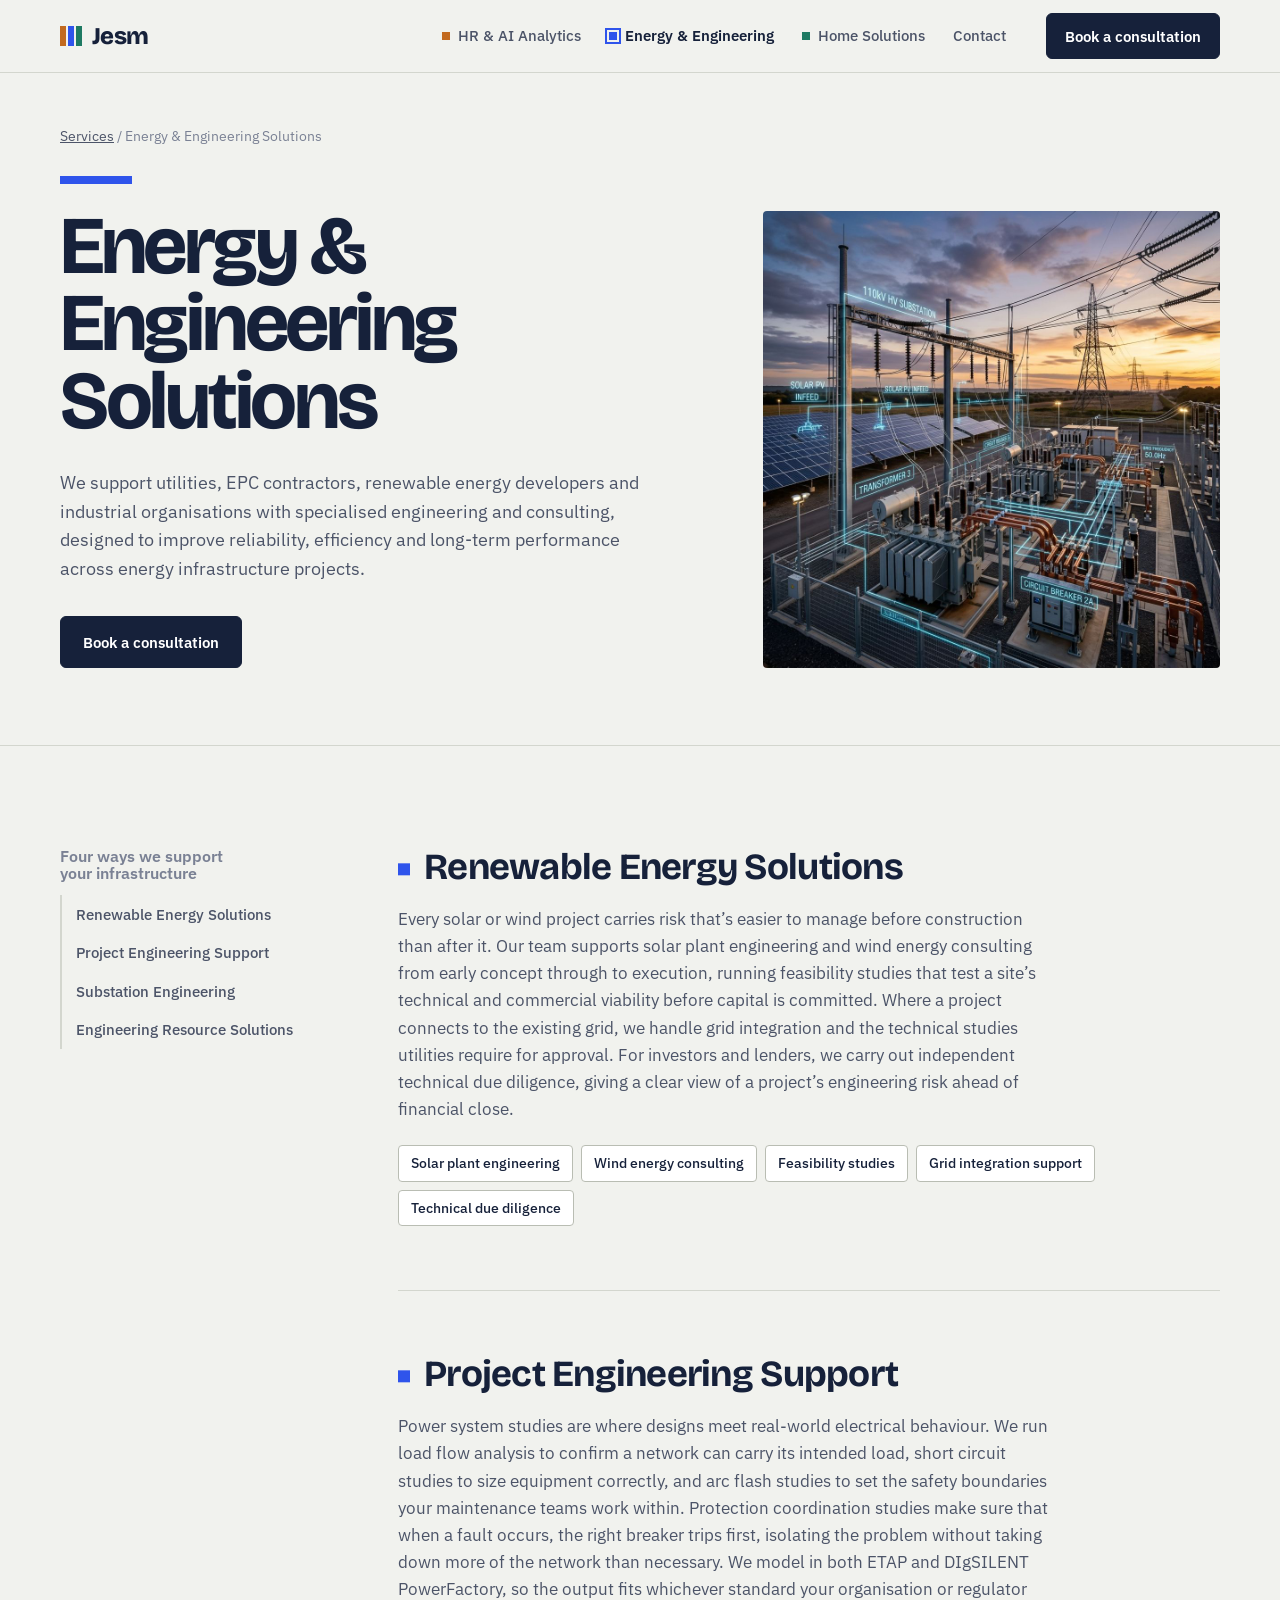
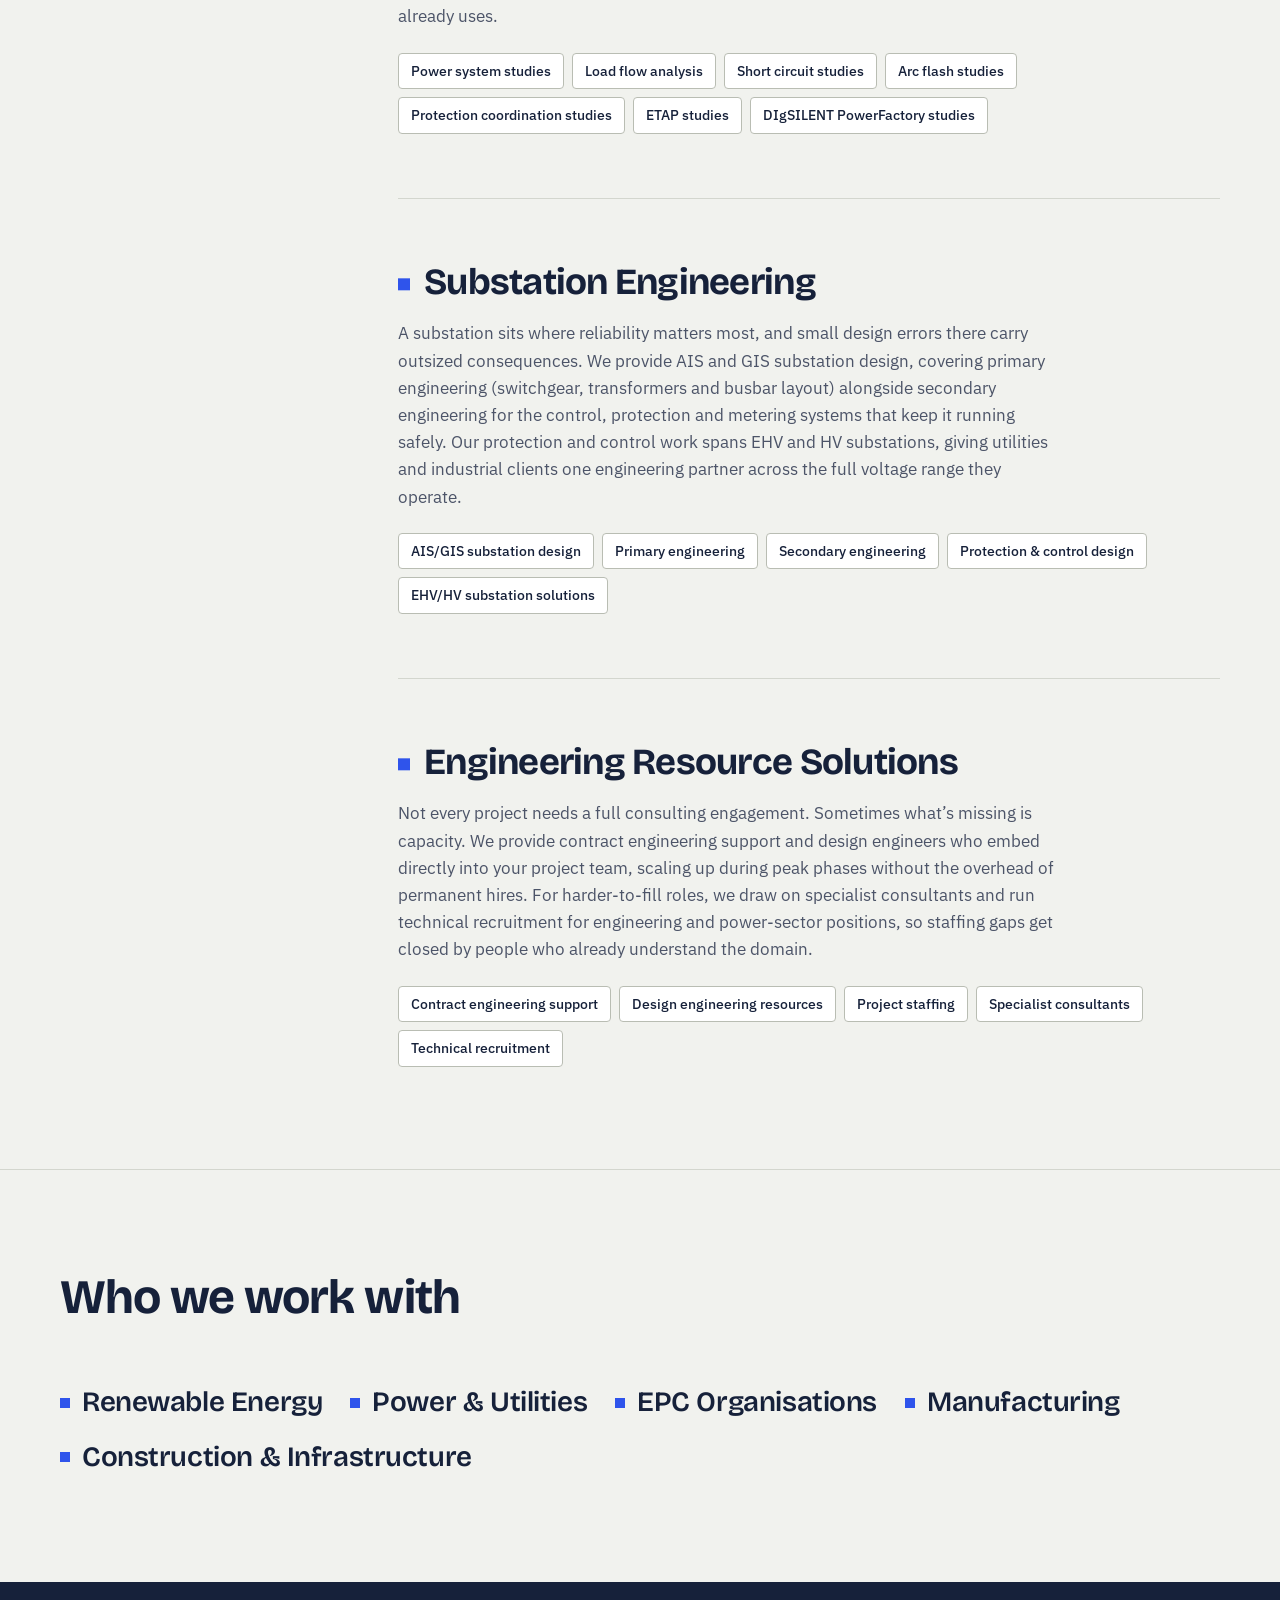
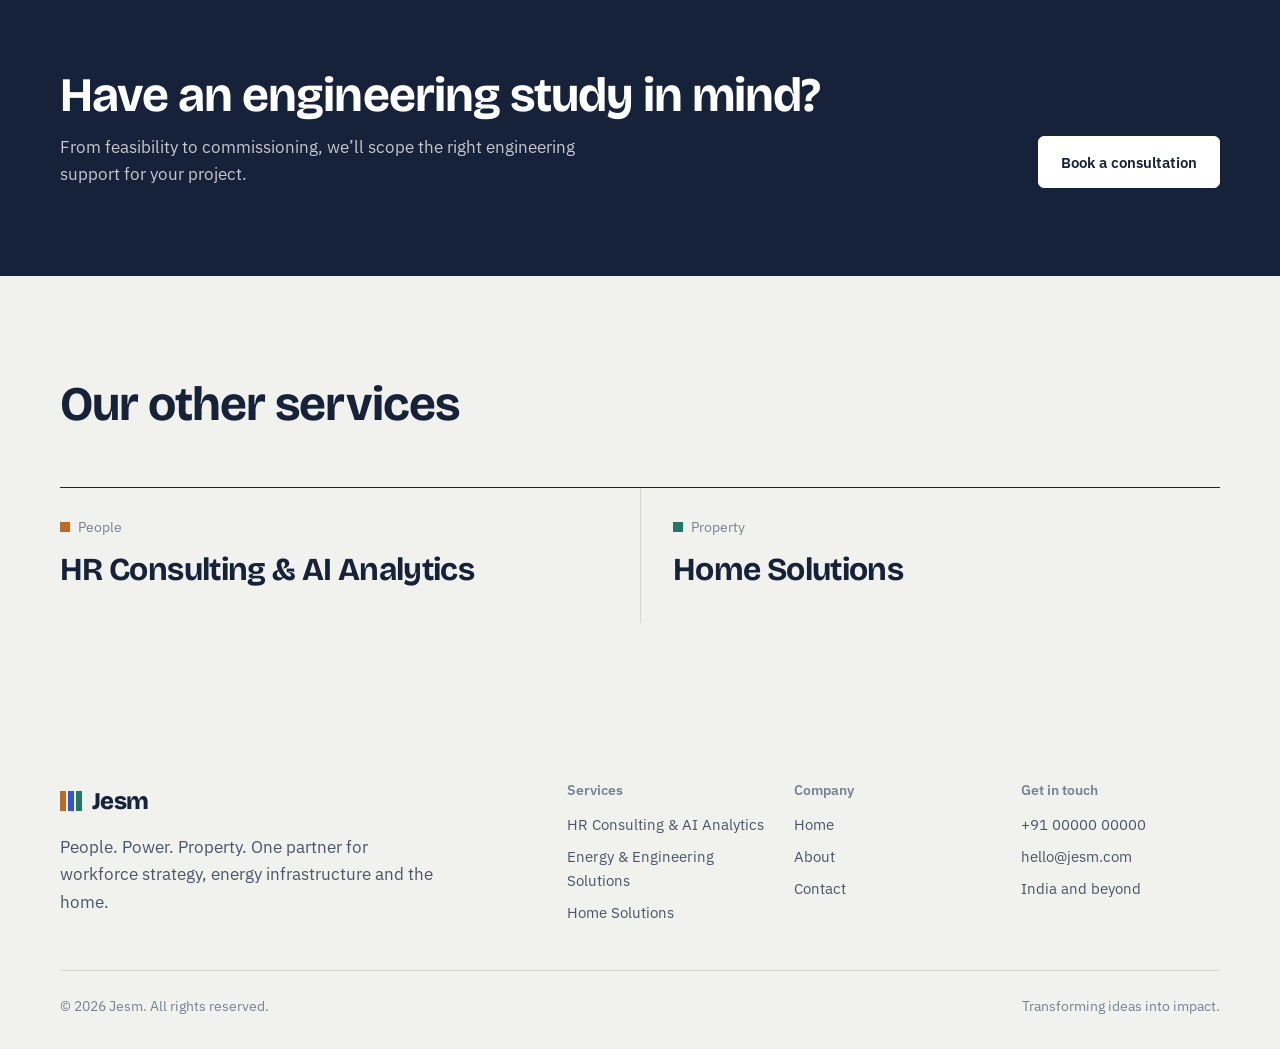
==== energy-engineering-solutions.html @ 6579c79a "Add JESM site redesign Co-Authored-By: Claude Opus 5.5 <noreply@anthropic.com> Claude-Session: https" ====
<!DOCTYPE html>
<html lang="en">
<head>
<meta charset="UTF-8">
<meta name="viewport" content="width=device-width, initial-scale=1, viewport-fit=cover">
<title>Energy &amp; Engineering Solutions — Jesm</title>
<meta name="description" content="We support utilities, EPC contractors, renewable energy developers and industrial organisations with specialised engineering and consulting, designed to improve reliability, efficiency and long-term performance across energy infrastructure projects.">
<meta name="theme-color" content="#F1F2EE">
<link rel="icon" href="data:image/svg+xml,<svg xmlns=%22http://www.w3.org/2000/svg%22 viewBox=%220 0 24 24%22><rect x=%223%22 y=%222%22 width=%225%22 height=%2220%22 fill=%22%23C26A1F%22/><rect x=%229.5%22 y=%222%22 width=%225%22 height=%2220%22 fill=%22%232F54EB%22/><rect x=%2216%22 y=%222%22 width=%225%22 height=%2220%22 fill=%22%231E7A62%22/></svg>">
<link rel="preconnect" href="https://fonts.googleapis.com">
<link rel="preconnect" href="https://fonts.gstatic.com" crossorigin>
<link href="https://fonts.googleapis.com/css2?family=Bricolage+Grotesque:opsz,wght@12..96,600;12..96,700;12..96,800&family=IBM+Plex+Sans:wght@400;500;600&display=swap" rel="stylesheet">
<link rel="stylesheet" href="styles.css">
</head>
<body>
<a class="skip" href="#main">Skip to content</a>
<header class="site-header">
  <div class="wrap nav-row">
    <a href="index.html" class="brand" aria-label="Jesm home"><span class="brand-mark" aria-hidden="true"><i></i><i></i><i></i></span>Jesm</a>
    <button class="menu-toggle" id="menuToggle" aria-label="Menu" aria-expanded="false" aria-controls="primaryNav">
      <svg viewBox="0 0 24 24" fill="none" stroke="currentColor" stroke-width="2"><path d="M3 6h18M3 12h18M3 18h18"/></svg>
    </button>
    <nav class="primary" id="primaryNav" aria-label="Main">
      <a href="hr-consulting-ai-analytics.html" data-p="people"><span class="sw" aria-hidden="true"></span>HR &amp; AI Analytics</a>
      <a href="energy-engineering-solutions.html" data-p="power" aria-current="page"><span class="sw" aria-hidden="true"></span>Energy &amp; Engineering</a>
      <a href="home-solutions.html" data-p="property"><span class="sw" aria-hidden="true"></span>Home Solutions</a>
      <a href="index.html#contact">Contact</a>
      <a href="index.html#contact" class="btn btn-solid mobile-cta">Book a consultation</a>
    </nav>
    <a href="index.html#contact" class="btn btn-solid header-cta">Book a consultation</a>
  </div>
</header>
<main id="main" data-p="power">
  <div class="page-hero">
    <div class="wrap">
      <p class="crumbs"><a href="index.html#services">Services</a> / Energy &amp; Engineering Solutions</p>
      <div class="page-hero-grid">
        <div>
          <div class="pillar-bar" aria-hidden="true"></div>
          <h1>Energy &amp; Engineering Solutions</h1>
          <p class="lede">We support utilities, EPC contractors, renewable energy developers and industrial organisations with specialised engineering and consulting, designed to improve reliability, efficiency and long-term performance across energy infrastructure projects.</p>
          <a href="index.html#contact" class="btn btn-solid">Book a consultation</a>
        </div>
        <img src="images/hero-energy.jpg" alt="Substation engineering and solar power grid infrastructure" width="1024" height="1024" fetchpriority="high">
      </div>
    </div>
  </div>

  <div class="section">
    <div class="wrap expertise">
      <nav class="toc" aria-label="On this page">
        <h2>Four ways we support your infrastructure</h2>
        <a href="#renewables">Renewable Energy Solutions</a><a href="#studies">Project Engineering Support</a><a href="#substations">Substation Engineering</a><a href="#resources">Engineering Resource Solutions</a>
      </nav>
      <div>
        <section class="area" id="renewables">
          <h2><span class="sw" aria-hidden="true"></span>Renewable Energy Solutions</h2>
          <p>Every solar or wind project carries risk that’s easier to manage before construction than after it. Our team supports solar plant engineering and wind energy consulting from early concept through to execution, running feasibility studies that test a site’s technical and commercial viability before capital is committed. Where a project connects to the existing grid, we handle grid integration and the technical studies utilities require for approval. For investors and lenders, we carry out independent technical due diligence, giving a clear view of a project’s engineering risk ahead of financial close.</p>
          <ul class="chips" aria-label="Renewable Energy Solutions services"><li>Solar plant engineering</li><li>Wind energy consulting</li><li>Feasibility studies</li><li>Grid integration support</li><li>Technical due diligence</li></ul>
        </section>
        <section class="area" id="studies">
          <h2><span class="sw" aria-hidden="true"></span>Project Engineering Support</h2>
          <p>Power system studies are where designs meet real-world electrical behaviour. We run load flow analysis to confirm a network can carry its intended load, short circuit studies to size equipment correctly, and arc flash studies to set the safety boundaries your maintenance teams work within. Protection coordination studies make sure that when a fault occurs, the right breaker trips first, isolating the problem without taking down more of the network than necessary. We model in both ETAP and DIgSILENT PowerFactory, so the output fits whichever standard your organisation or regulator already uses.</p>
          <ul class="chips" aria-label="Project Engineering Support services"><li>Power system studies</li><li>Load flow analysis</li><li>Short circuit studies</li><li>Arc flash studies</li><li>Protection coordination studies</li><li>ETAP studies</li><li>DIgSILENT PowerFactory studies</li></ul>
        </section>
        <section class="area" id="substations">
          <h2><span class="sw" aria-hidden="true"></span>Substation Engineering</h2>
          <p>A substation sits where reliability matters most, and small design errors there carry outsized consequences. We provide AIS and GIS substation design, covering primary engineering (switchgear, transformers and busbar layout) alongside secondary engineering for the control, protection and metering systems that keep it running safely. Our protection and control work spans EHV and HV substations, giving utilities and industrial clients one engineering partner across the full voltage range they operate.</p>
          <ul class="chips" aria-label="Substation Engineering services"><li>AIS/GIS substation design</li><li>Primary engineering</li><li>Secondary engineering</li><li>Protection &amp; control design</li><li>EHV/HV substation solutions</li></ul>
        </section>
        <section class="area" id="resources">
          <h2><span class="sw" aria-hidden="true"></span>Engineering Resource Solutions</h2>
          <p>Not every project needs a full consulting engagement. Sometimes what’s missing is capacity. We provide contract engineering support and design engineers who embed directly into your project team, scaling up during peak phases without the overhead of permanent hires. For harder-to-fill roles, we draw on specialist consultants and run technical recruitment for engineering and power-sector positions, so staffing gaps get closed by people who already understand the domain.</p>
          <ul class="chips" aria-label="Engineering Resource Solutions services"><li>Contract engineering support</li><li>Design engineering resources</li><li>Project staffing</li><li>Specialist consultants</li><li>Technical recruitment</li></ul>
        </section>
      </div>
    </div>
  </div>

  <section class="section">
    <div class="wrap">
      <div class="section-head"><h2>Who we work with</h2></div>
      <ul class="served"><li><span class="sw" aria-hidden="true"></span>Renewable Energy</li><li><span class="sw" aria-hidden="true"></span>Power &amp; Utilities</li><li><span class="sw" aria-hidden="true"></span>EPC Organisations</li><li><span class="sw" aria-hidden="true"></span>Manufacturing</li><li><span class="sw" aria-hidden="true"></span>Construction &amp; Infrastructure</li></ul>
    </div>
  </section>

  <section class="cta-band">
    <div class="wrap">
      <div><h2>Have an engineering study in mind?</h2><p>From feasibility to commissioning, we’ll scope the right engineering support for your project.</p></div>
      <a href="index.html#contact" class="btn btn-light">Book a consultation</a>
    </div>
  </section>

  <section class="section">
    <div class="wrap">
      <div class="section-head"><h2>Our other services</h2></div>
      <div class="other"><a href="hr-consulting-ai-analytics.html" data-p="people"><small><span class="sw" aria-hidden="true"></span>People</small><b>HR Consulting &amp; AI Analytics</b></a><a href="home-solutions.html" data-p="property"><small><span class="sw" aria-hidden="true"></span>Property</small><b>Home Solutions</b></a></div>
    </div>
  </section>
</main>
<footer class="site-footer">
  <div class="wrap">
    <div class="footer-top">
      <div>
        <a href="index.html" class="brand"><span class="brand-mark" aria-hidden="true"><i></i><i></i><i></i></span>Jesm</a>
        <p>People. Power. Property. One partner for workforce strategy, energy infrastructure and the home.</p>
      </div>
      <div class="footer-cols">
        <div>
          <h2>Services</h2>
          <a href="hr-consulting-ai-analytics.html">HR Consulting &amp; AI Analytics</a>
          <a href="energy-engineering-solutions.html">Energy &amp; Engineering Solutions</a>
          <a href="home-solutions.html">Home Solutions</a>
        </div>
        <div>
          <h2>Company</h2>
          <a href="index.html">Home</a>
          <a href="index.html#about">About</a>
          <a href="index.html#contact">Contact</a>
        </div>
        <div>
          <h2>Get in touch</h2>
          <a href="tel:+910000000000">+91 00000 00000</a>
          <a href="mailto:hello@jesm.com">hello@jesm.com</a>
          <p>India and beyond</p>
        </div>
      </div>
    </div>
    <div class="footer-bottom">
      <span>© 2026 Jesm. All rights reserved.</span>
      <span>Transforming ideas into impact.</span>
    </div>
  </div>
</footer>
<script src="script.js"></script>
</body>
</html>
---- styles.css ----
/* Jesm — site styles
   Palette: cool paper + deep indigo ink, one colour per pillar used only as an identifier.
   Type: Bricolage Grotesque (display) + IBM Plex Sans (text). */

:root{
  --paper:#F1F2EE;
  --surface:#FFFFFF;
  --ink:#16213A;
  --ink-2:#4C5468;
  --ink-3:#7A8194;
  --line:#D3D6CE;
  --line-2:#B9BDB3;

  --people:#C26A1F;    /* HR Consulting & AI Analytics */
  --power:#2F54EB;     /* Energy & Engineering Solutions */
  --property:#1E7A62;  /* Home Solutions */

  --display:'Bricolage Grotesque','Avenir Next Condensed','Arial Narrow',system-ui,sans-serif;
  --text:'IBM Plex Sans','Segoe UI',system-ui,-apple-system,sans-serif;

  --wrap:1240px;
  --gutter:clamp(20px,4vw,40px);
  --header-h:72px;
  color-scheme:light;
}

*,*::before,*::after{box-sizing:border-box;}
html{scroll-padding-top:calc(var(--header-h) + 16px);-webkit-text-size-adjust:100%;}
body{
  margin:0;
  background:var(--paper);
  color:var(--ink);
  font-family:var(--text);
  font-size:17px;
  line-height:1.6;
  -webkit-font-smoothing:antialiased;
}
h1,h2,h3,h4{font-family:var(--display);font-weight:700;margin:0;line-height:1.08;letter-spacing:-0.02em;text-wrap:balance;}
h2{font-size:clamp(2rem,4vw,3rem);}
h3{font-size:1.45rem;letter-spacing:-0.01em;}
p{margin:0;}
a{color:inherit;}
ul{margin:0;padding:0;list-style:none;}
img{max-width:100%;height:auto;display:block;}
button,input,select,textarea{font:inherit;color:inherit;}
:focus-visible{outline:2px solid var(--power);outline-offset:3px;border-radius:2px;}

.wrap{max-width:var(--wrap);margin:0 auto;padding:0 var(--gutter);}
.skip{position:absolute;left:-999px;top:8px;background:var(--ink);color:#fff;padding:8px 14px;z-index:100;}
.skip:focus{left:8px;}

/* ---------- Buttons & links ---------- */
.btn{
  display:inline-flex;align-items:center;justify-content:center;gap:8px;
  padding:13px 22px;border-radius:6px;border:1.5px solid var(--ink);
  font-weight:600;font-size:.95rem;text-decoration:none;white-space:nowrap;cursor:pointer;
  transition:background .15s ease,color .15s ease;
}
.btn-solid{background:var(--ink);color:#fff;}
.btn-solid:hover{background:#0B1326;}
.btn-line{background:transparent;color:var(--ink);}
.btn-line:hover{background:var(--ink);color:#fff;}
.btn-light{background:#fff;color:var(--ink);border-color:#fff;}
.btn-light:hover{background:var(--paper);}
.text-link{font-weight:600;text-decoration:underline;text-decoration-thickness:1.5px;text-underline-offset:4px;}
.text-link:hover{text-decoration-thickness:3px;}

/* Pillar swatch: a small square in the pillar's colour */
.sw{display:inline-block;width:10px;height:10px;flex:none;background:var(--c,var(--ink));}
[data-p="people"]{--c:var(--people);}
[data-p="power"]{--c:var(--power);}
[data-p="property"]{--c:var(--property);}

/* ---------- Header ---------- */
.site-header{
  position:sticky;top:0;z-index:50;
  background:rgba(241,242,238,.92);
  backdrop-filter:blur(10px);-webkit-backdrop-filter:blur(10px);
  border-bottom:1px solid var(--line);
  padding-top:env(safe-area-inset-top,0px);
}
.nav-row{display:flex;align-items:center;gap:28px;height:var(--header-h);}
.brand{display:flex;align-items:center;gap:10px;font-family:var(--display);font-weight:800;font-size:1.5rem;letter-spacing:-0.03em;text-decoration:none;flex:none;}
.brand-mark{display:grid;grid-template-columns:repeat(3,6px);gap:2px;height:20px;}
.brand-mark i{display:block;}
.brand-mark i:nth-child(1){background:var(--people);}
.brand-mark i:nth-child(2){background:var(--power);}
.brand-mark i:nth-child(3){background:var(--property);}
.primary{display:flex;align-items:center;gap:4px;margin-left:auto;}
.primary a{
  display:flex;align-items:center;gap:8px;padding:8px 12px;border-radius:6px;
  font-size:.93rem;font-weight:500;color:var(--ink-2);text-decoration:none;white-space:nowrap;
}
.primary a:hover{color:var(--ink);background:rgba(22,33,58,.06);}
.primary a[aria-current="page"]{color:var(--ink);font-weight:600;}
.primary a[aria-current="page"] .sw{outline:2px solid var(--c);outline-offset:2px;}
.primary .sw{width:8px;height:8px;}
.header-cta{flex:none;padding:10px 18px;}
.menu-toggle{display:none;margin-left:auto;width:44px;height:44px;border:1.5px solid var(--ink);border-radius:6px;background:transparent;cursor:pointer;align-items:center;justify-content:center;}
.menu-toggle svg{width:18px;height:18px;}

@media (max-width:1040px){
  .menu-toggle{display:flex;}
  .header-cta{display:none;}
  .primary{
    display:none;position:absolute;left:0;right:0;top:100%;
    flex-direction:column;align-items:stretch;gap:0;margin:0;
    background:var(--paper);border-bottom:1px solid var(--line);padding:8px var(--gutter) 20px;
  }
  .primary.open{display:flex;}
  .primary a{padding:14px 4px;border-bottom:1px solid var(--line);border-radius:0;font-size:1rem;}
  .primary .mobile-cta{display:flex;margin-top:16px;border:none;}
}
@media (min-width:1041px){ .primary .mobile-cta{display:none;} }

/* ---------- Home hero: the three words are the navigation ---------- */
.hero{padding:clamp(40px,6vw,72px) 0 clamp(56px,7vw,96px);border-bottom:1px solid var(--line);}
.hero-grid{display:grid;grid-template-columns:minmax(0,8fr) minmax(0,4fr);gap:clamp(28px,4vw,56px);align-items:stretch;}
.hero-intro{max-width:46ch;font-family:var(--text);font-weight:400;letter-spacing:0;line-height:1.5;font-size:1.12rem;color:var(--ink-2);margin-bottom:28px;}
.hero-intro strong{color:var(--ink);font-weight:600;}
.words{border-top:1.5px solid var(--ink);}
.word{
  display:grid;grid-template-columns:auto 1fr;align-items:end;gap:12px 28px;
  padding:14px 0 16px;border-bottom:1.5px solid var(--ink);text-decoration:none;
}
.word-w{
  font-family:var(--display);font-weight:800;
  font-size:clamp(3.2rem,7.4vw,6.2rem);line-height:.9;letter-spacing:-0.045em;
  transition:color .25s ease,transform .35s cubic-bezier(.2,.8,.2,1);
}
.word-meta{display:flex;flex-direction:column;gap:3px;padding-bottom:.7em;font-size:.92rem;color:var(--ink-2);min-width:0;max-width:30ch;justify-self:end;text-align:right;}
.word-meta b{display:flex;align-items:center;justify-content:flex-end;gap:8px;color:var(--ink);font-weight:600;font-size:1rem;}
.word:hover .word-w,.word:focus-visible .word-w,.word.is-active .word-w{color:var(--c);transform:translateX(.12em);}
.word:focus-visible{outline-offset:-2px;}
.hero-actions{display:flex;flex-wrap:wrap;gap:12px;margin-top:32px;}

.hero-frame{position:relative;min-height:420px;background:var(--ink);overflow:hidden;border-radius:4px;}
.hero-frame img{position:absolute;inset:0;width:100%;height:100%;object-fit:cover;opacity:0;transition:opacity .45s ease;}
.hero-frame img.is-on{opacity:1;}
.hero-caption{
  position:absolute;left:0;right:0;bottom:0;padding:16px 18px;
  background:linear-gradient(transparent,rgba(10,16,32,.78));color:#fff;font-size:.88rem;
  display:flex;align-items:center;gap:10px;
}
.hero-caption .sw{background:var(--c,#fff);}

@media (max-width:900px){
  .hero-grid{grid-template-columns:1fr;}
  .hero-frame{min-height:0;aspect-ratio:16/10;order:-1;}
  .word{grid-template-columns:1fr;gap:6px;}
  .word-meta{justify-self:start;text-align:left;padding-bottom:0;}
  .word-meta b{justify-content:flex-start;}
}

/* ---------- Sections ---------- */
.section{padding:clamp(64px,8vw,112px) 0;}
.section + .section{border-top:1px solid var(--line);}
.section-head{display:grid;grid-template-columns:minmax(0,5fr) minmax(0,7fr);gap:24px 56px;align-items:end;margin-bottom:clamp(36px,5vw,56px);}
.section-head p{color:var(--ink-2);max-width:56ch;}
@media (max-width:820px){ .section-head{grid-template-columns:1fr;} }

/* About */
.about{display:grid;grid-template-columns:minmax(0,6fr) minmax(0,5fr);gap:clamp(32px,5vw,72px);align-items:center;}
.about h2{margin-bottom:24px;}
.about-body{display:flex;flex-direction:column;gap:16px;color:var(--ink-2);max-width:58ch;}
.about-body p:first-child{color:var(--ink);font-size:1.15rem;}
.about img{width:100%;aspect-ratio:4/3;object-fit:cover;border-radius:4px;}
@media (max-width:820px){ .about{grid-template-columns:1fr;} }

/* Services overview: three columns, each with its four areas of work */
.pillars{display:grid;grid-template-columns:repeat(3,minmax(0,1fr));border-top:1.5px solid var(--ink);}
.pillar{padding:28px 28px 8px;border-left:1px solid var(--line);display:flex;flex-direction:column;}
.pillar:first-child{border-left:none;padding-left:0;}
.pillar:last-child{padding-right:0;}
.pillar-bar{height:6px;width:48px;background:var(--c);margin-bottom:22px;}
.pillar img{width:100%;aspect-ratio:4/3;object-fit:cover;border-radius:4px;margin-bottom:22px;}
.pillar h3{margin-bottom:10px;}
.pillar h3 a{text-decoration:none;}
.pillar h3 a:hover{text-decoration:underline;text-decoration-thickness:2px;text-underline-offset:4px;}
.pillar > p{color:var(--ink-2);margin-bottom:20px;}
.areas{border-top:1px solid var(--line);margin-bottom:24px;}
.areas a{display:flex;justify-content:space-between;align-items:center;gap:12px;padding:11px 0;border-bottom:1px solid var(--line);text-decoration:none;font-weight:500;font-size:.96rem;}
.areas a::after{content:"";width:7px;height:7px;border-top:1.5px solid currentColor;border-right:1.5px solid currentColor;transform:rotate(45deg);flex:none;opacity:.45;}
.areas a:hover{color:var(--c);}
.areas a:hover::after{opacity:1;}
.pillar .text-link{margin-top:auto;}
@media (max-width:960px){
  .pillars{grid-template-columns:1fr;border-top:none;}
  .pillar,.pillar:first-child,.pillar:last-child{padding:32px 0;border-left:none;border-top:1.5px solid var(--ink);}
}

/* Why us: a plain list, not cards */
.why{display:grid;grid-template-columns:minmax(0,5fr) minmax(0,7fr);gap:clamp(32px,5vw,72px);}
.why-intro{position:sticky;top:calc(var(--header-h) + 32px);align-self:start;}
.why-intro p{color:var(--ink-2);margin-top:20px;max-width:40ch;}
.why-list li{display:grid;grid-template-columns:minmax(0,2fr) minmax(0,3fr);gap:8px 32px;padding:22px 0;border-bottom:1px solid var(--line);}
.why-list li:first-child{border-top:1.5px solid var(--ink);}
.why-list h3{font-size:1.2rem;}
.why-list p{color:var(--ink-2);}
@media (max-width:820px){
  .why{grid-template-columns:1fr;}
  .why-intro{position:static;}
  .why-list li{grid-template-columns:1fr;}
}

/* Industries matrix */
.matrix-wrap{overflow-x:auto;-webkit-overflow-scrolling:touch;}
.matrix{width:100%;min-width:560px;border-collapse:collapse;font-size:.98rem;}
.matrix th,.matrix td{padding:14px 12px;border-bottom:1px solid var(--line);text-align:center;}
.matrix thead th{border-bottom:1.5px solid var(--ink);font-weight:600;font-size:.88rem;color:var(--ink-2);vertical-align:bottom;}
.matrix thead th span{display:inline-flex;align-items:center;gap:8px;}
.matrix th[scope="row"]{text-align:left;font-weight:500;padding-left:0;}
.matrix thead th:first-child{text-align:left;padding-left:0;}
.dot{display:inline-block;width:12px;height:12px;border-radius:50%;background:var(--c);}
.matrix-note{margin-top:16px;font-size:.88rem;color:var(--ink-3);}

/* ---------- Contact (dark band) ---------- */
.contact{background:var(--ink);color:#fff;padding:clamp(64px,8vw,112px) 0;}
.contact-grid{display:grid;grid-template-columns:minmax(0,5fr) minmax(0,6fr);gap:clamp(36px,6vw,88px);}
.contact h2{color:#fff;margin-bottom:20px;}
.contact-lede{color:rgba(255,255,255,.75);max-width:44ch;margin-bottom:36px;}
.contact-list{border-top:1px solid rgba(255,255,255,.2);}
.contact-list li{display:flex;justify-content:space-between;gap:16px;padding:16px 0;border-bottom:1px solid rgba(255,255,255,.2);}
.contact-list span{color:rgba(255,255,255,.65);}
.contact-list a,.contact-list b{color:#fff;font-weight:600;text-decoration:none;}
.contact-list a:hover{text-decoration:underline;}
.form{display:grid;grid-template-columns:1fr 1fr;gap:18px;}
.field{display:flex;flex-direction:column;gap:7px;}
.field.full{grid-column:1/-1;}
.field label{font-size:.9rem;font-weight:500;color:rgba(255,255,255,.85);}
.field input,.field select,.field textarea{
  width:100%;padding:13px 14px;border-radius:6px;border:1.5px solid rgba(255,255,255,.25);
  background:rgba(255,255,255,.06);color:#fff;font-size:1rem;
}
.field select{appearance:none;-webkit-appearance:none;background-image:linear-gradient(45deg,transparent 50%,#fff 50%),linear-gradient(135deg,#fff 50%,transparent 50%);background-position:calc(100% - 20px) 55%,calc(100% - 14px) 55%;background-size:6px 6px;background-repeat:no-repeat;padding-right:40px;}
.field select option{color:var(--ink);}
.field textarea{min-height:140px;resize:vertical;}
.field input:focus,.field select:focus,.field textarea:focus{outline:none;border-color:#fff;background:rgba(255,255,255,.1);}
.contact :focus-visible{outline-color:#fff;}
.form-foot{grid-column:1/-1;display:flex;flex-wrap:wrap;align-items:center;gap:16px 24px;margin-top:6px;}
.form-note{font-size:.86rem;color:rgba(255,255,255,.6);max-width:40ch;}
@media (max-width:860px){
  .contact-grid{grid-template-columns:1fr;}
  .form{grid-template-columns:1fr;}
}

/* ---------- Service pages ---------- */
.crumbs{font-size:.88rem;color:var(--ink-3);padding-top:28px;}
.crumbs a{color:var(--ink-2);}
.page-hero{padding:24px 0 clamp(48px,6vw,80px);border-bottom:1px solid var(--line);}
.page-hero-grid{display:grid;grid-template-columns:minmax(0,7fr) minmax(0,5fr);gap:clamp(32px,5vw,72px);align-items:end;}
.page-hero .pillar-bar{margin:28px 0 24px;width:72px;height:8px;}
.page-hero h1{font-size:clamp(2.6rem,6.4vw,5.4rem);letter-spacing:-0.04em;line-height:.95;margin-bottom:28px;}
.page-hero .lede{font-size:1.12rem;color:var(--ink-2);max-width:56ch;margin-bottom:32px;}
.page-hero img{width:100%;aspect-ratio:1/1;object-fit:cover;border-radius:4px;}
@media (max-width:860px){ .page-hero-grid{grid-template-columns:1fr;} .page-hero img{aspect-ratio:16/10;} }

.expertise{display:grid;grid-template-columns:minmax(0,3fr) minmax(0,9fr);gap:clamp(32px,5vw,80px);}
.toc{position:sticky;top:calc(var(--header-h) + 32px);align-self:start;}
.toc h2{font-size:1rem;font-family:var(--text);letter-spacing:0;font-weight:600;color:var(--ink-3);margin-bottom:12px;}
.toc a{display:block;padding:9px 0 9px 14px;border-left:2px solid var(--line);text-decoration:none;color:var(--ink-2);font-weight:500;font-size:.95rem;line-height:1.35;}
.toc a:hover{color:var(--ink);border-left-color:var(--c);}
.area{padding:0 0 clamp(40px,5vw,64px);margin-bottom:clamp(40px,5vw,64px);border-bottom:1px solid var(--line);}
.area:last-child{border-bottom:none;margin-bottom:0;padding-bottom:0;}
.area h2{font-size:clamp(1.7rem,3vw,2.3rem);margin-bottom:18px;display:flex;align-items:baseline;gap:14px;}
.area h2 .sw{width:12px;height:12px;transform:translateY(-.1em);}
.area p{max-width:66ch;color:var(--ink-2);margin-bottom:22px;}
.chips{display:flex;flex-wrap:wrap;gap:8px;}
.chips li{padding:6px 12px;border:1px solid var(--line-2);border-radius:4px;font-size:.88rem;font-weight:500;background:var(--surface);}
@media (max-width:860px){ .expertise{grid-template-columns:1fr;} .toc{position:static;} }

.served{display:flex;flex-wrap:wrap;gap:10px 28px;font-family:var(--display);font-weight:600;font-size:clamp(1.25rem,2.4vw,1.75rem);letter-spacing:-0.015em;}
.served li{display:flex;align-items:center;gap:12px;}

.cta-band{background:var(--ink);color:#fff;padding:clamp(56px,7vw,88px) 0;}
.cta-band .wrap{display:flex;justify-content:space-between;align-items:flex-end;gap:32px;flex-wrap:wrap;}
.cta-band h2{color:#fff;margin-bottom:12px;}
.cta-band p{color:rgba(255,255,255,.75);max-width:52ch;}
.cta-band :focus-visible{outline-color:#fff;}

.other{display:grid;grid-template-columns:1fr 1fr;border-top:1.5px solid var(--ink);}
.other a{display:flex;flex-direction:column;gap:6px;padding:28px 0;text-decoration:none;}
.other a + a{border-left:1px solid var(--line);padding-left:32px;}
.other small{color:var(--ink-3);font-size:.88rem;display:flex;align-items:center;gap:8px;}
.other b{font-family:var(--display);font-size:clamp(1.4rem,2.6vw,2rem);letter-spacing:-0.02em;}
.other a:hover b{color:var(--c);}
@media (max-width:700px){ .other{grid-template-columns:1fr;} .other a + a{border-left:none;padding-left:0;border-top:1px solid var(--line);} }

/* ---------- Footer ---------- */
.site-footer{padding:56px 0 calc(32px + env(safe-area-inset-bottom,0px));}
.footer-top{display:grid;grid-template-columns:minmax(0,5fr) minmax(0,7fr);gap:40px;padding-bottom:40px;border-bottom:1px solid var(--line);}
.footer-top > div:first-child p{color:var(--ink-2);margin-top:14px;max-width:38ch;}
.footer-cols{display:grid;grid-template-columns:repeat(3,minmax(0,1fr));gap:28px;}
.footer-cols h2{font-family:var(--text);font-size:.9rem;font-weight:600;letter-spacing:0;color:var(--ink-3);margin-bottom:12px;}
.footer-cols a,.footer-cols p{display:block;text-decoration:none;color:var(--ink-2);font-size:.94rem;padding:4px 0;}
.footer-cols a:hover{color:var(--ink);text-decoration:underline;}
.footer-bottom{display:flex;justify-content:space-between;flex-wrap:wrap;gap:12px;padding-top:24px;font-size:.86rem;color:var(--ink-3);}
@media (max-width:820px){ .footer-top{grid-template-columns:1fr;} .footer-cols{grid-template-columns:1fr 1fr;} }

@media (prefers-reduced-motion:reduce){
  *,*::before,*::after{transition:none !important;animation:none !important;}
  html{scroll-behavior:auto;}
}
.hero-caption:not([data-p]) .sw{display:none;}
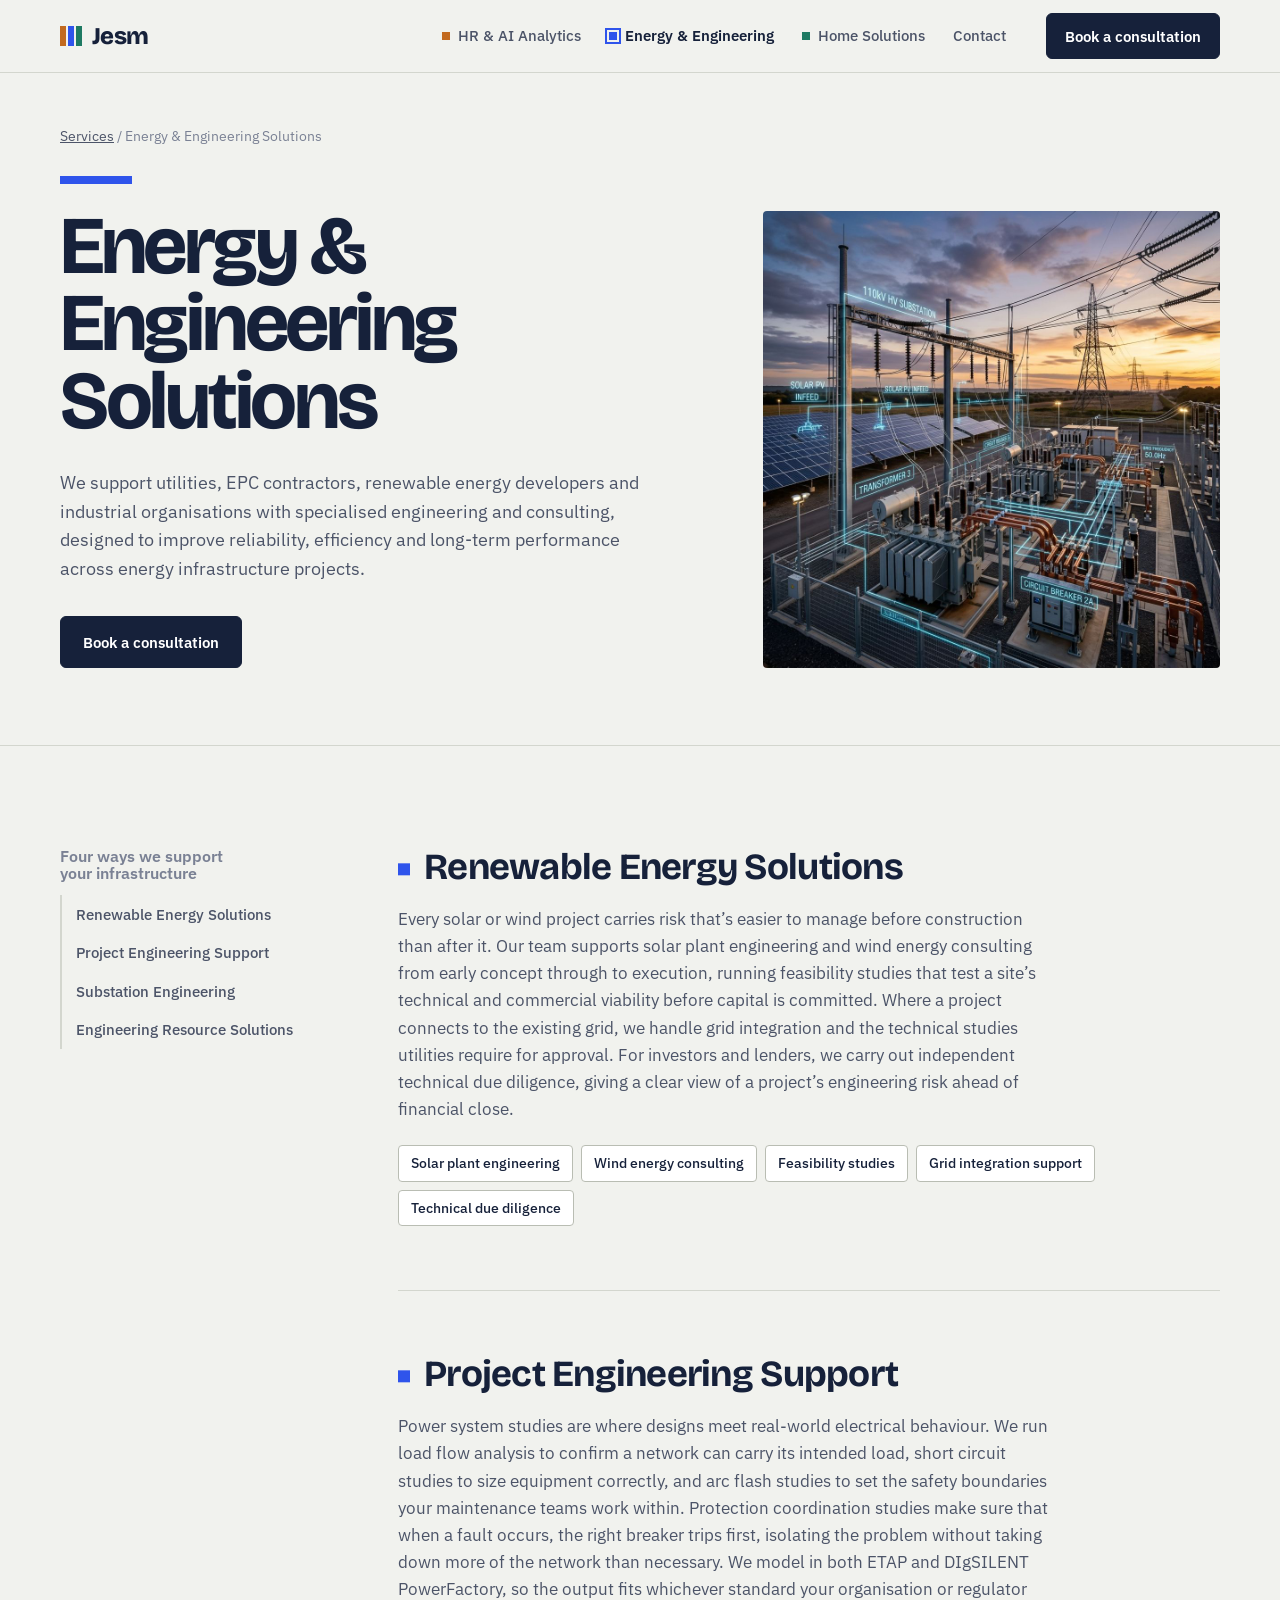
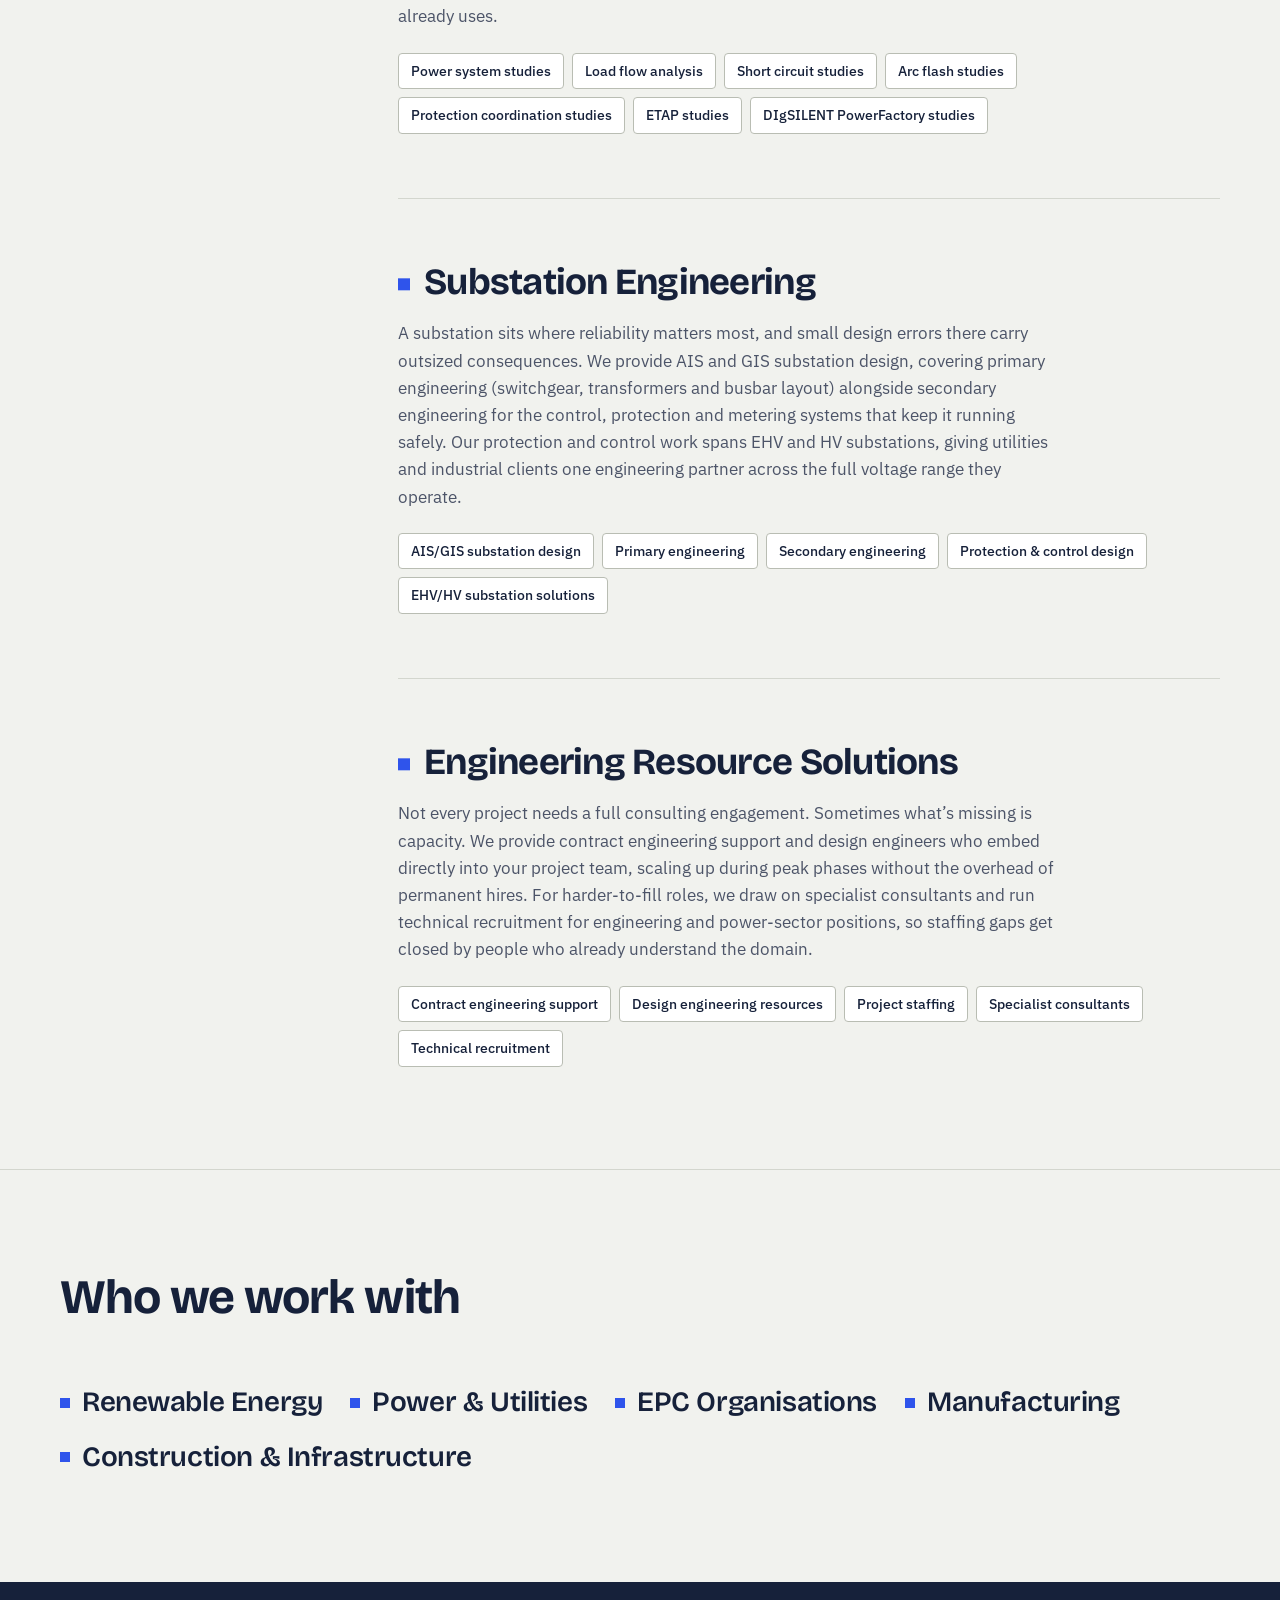
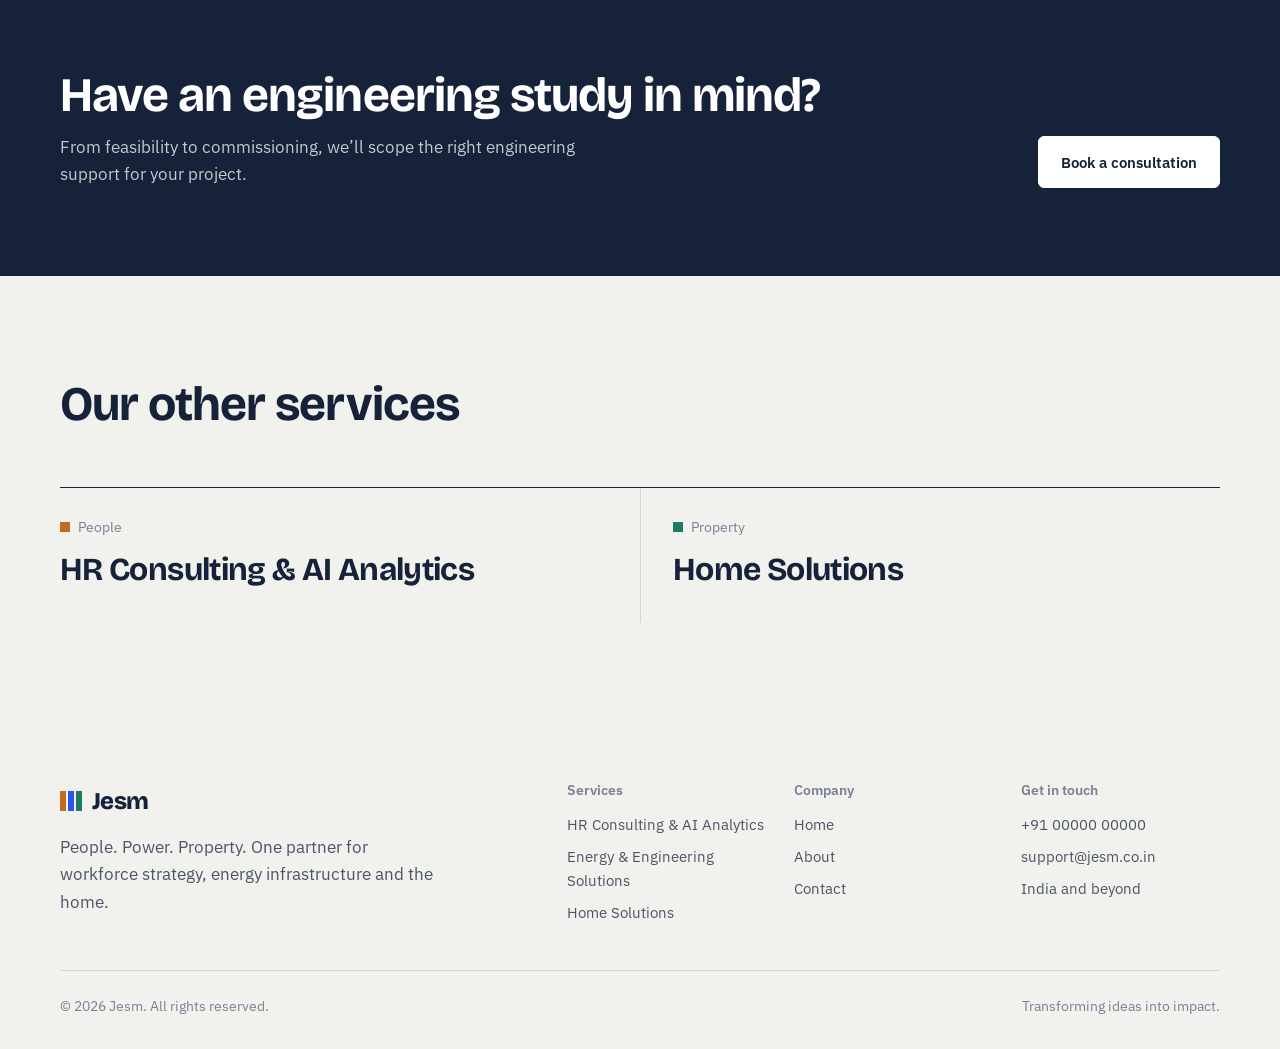
==== commit c3b94fac: "Use support@jesm.co.in as the contact email Co-Authored-By: Claude Opus 5.5 <noreply@anthropic.com> " ====
--- a/energy-engineering-solutions.html
+++ b/energy-engineering-solutions.html
@@ -121,7 +121,7 @@
         <div>
           <h2>Get in touch</h2>
           <a href="tel:+910000000000">+91 00000 00000</a>
-          <a href="mailto:hello@jesm.com">hello@jesm.com</a>
+          <a href="mailto:support@jesm.co.in">support@jesm.co.in</a>
           <p>India and beyond</p>
         </div>
       </div>
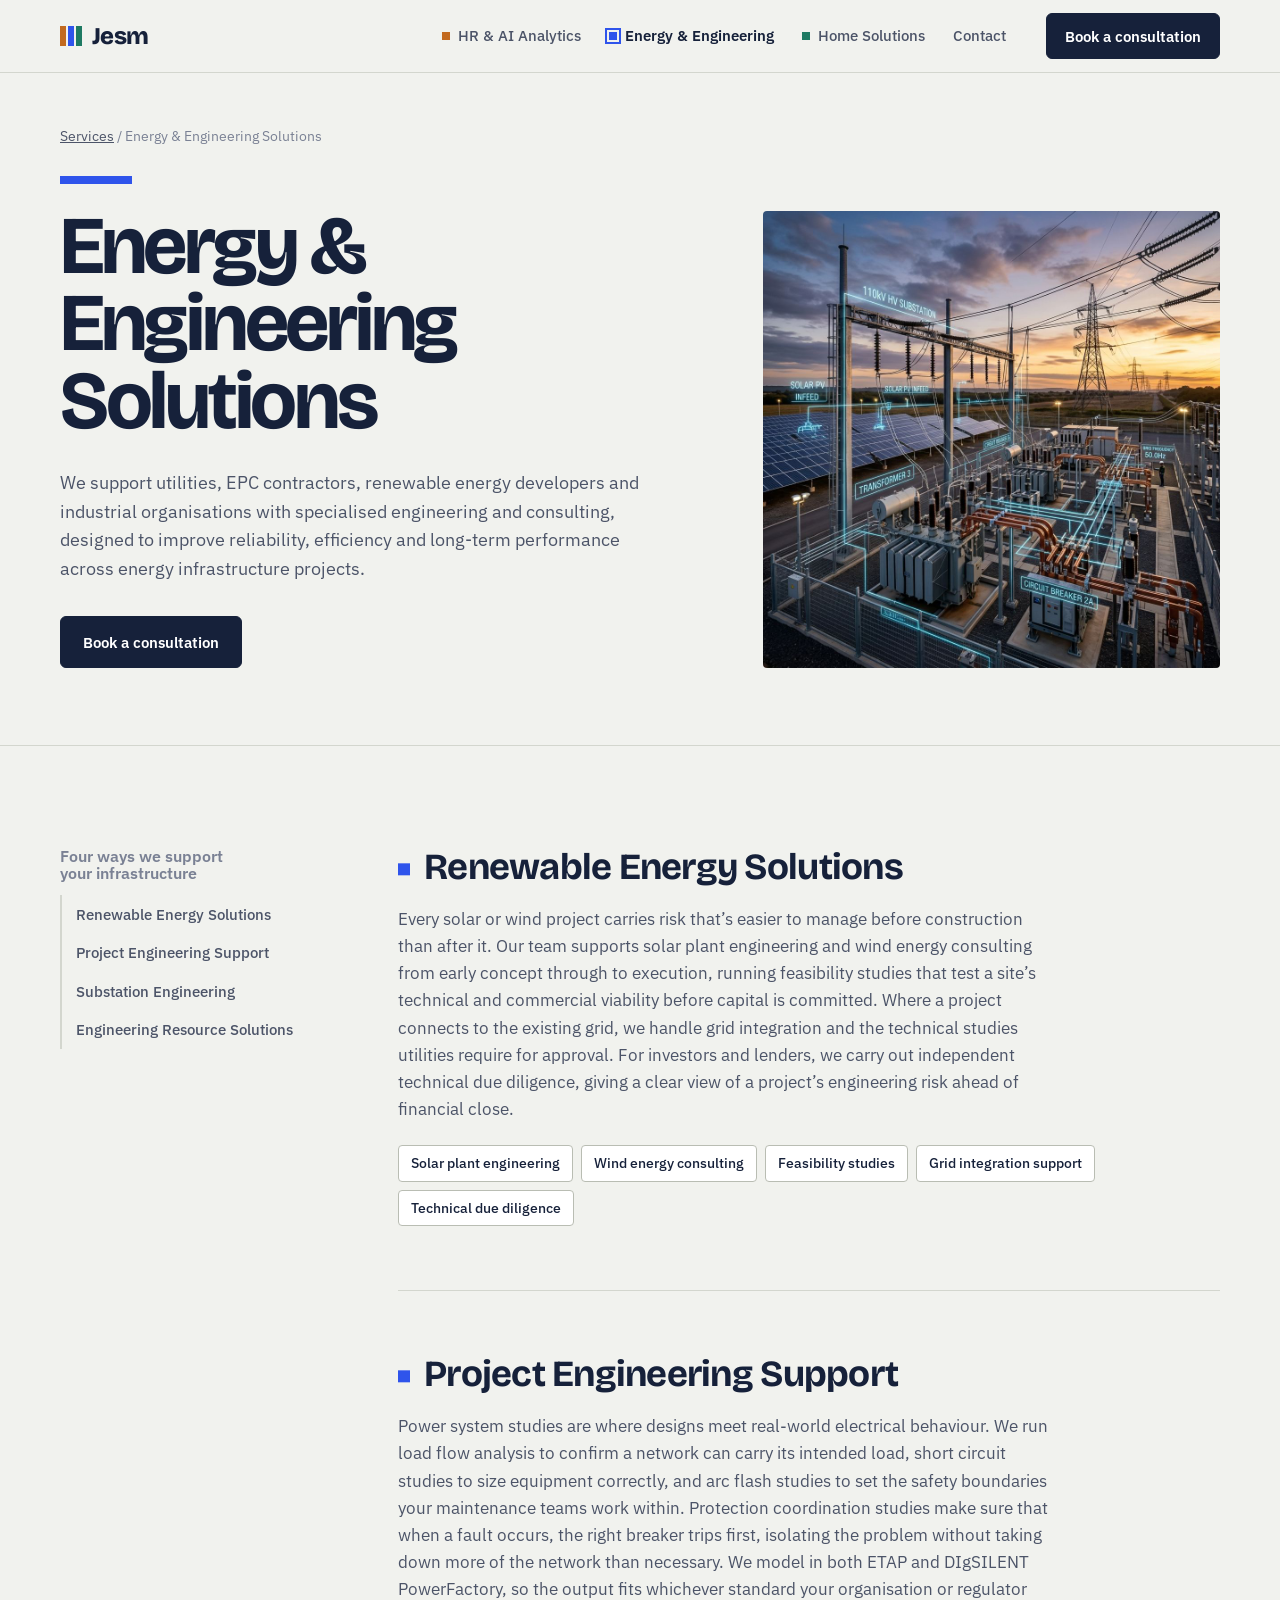
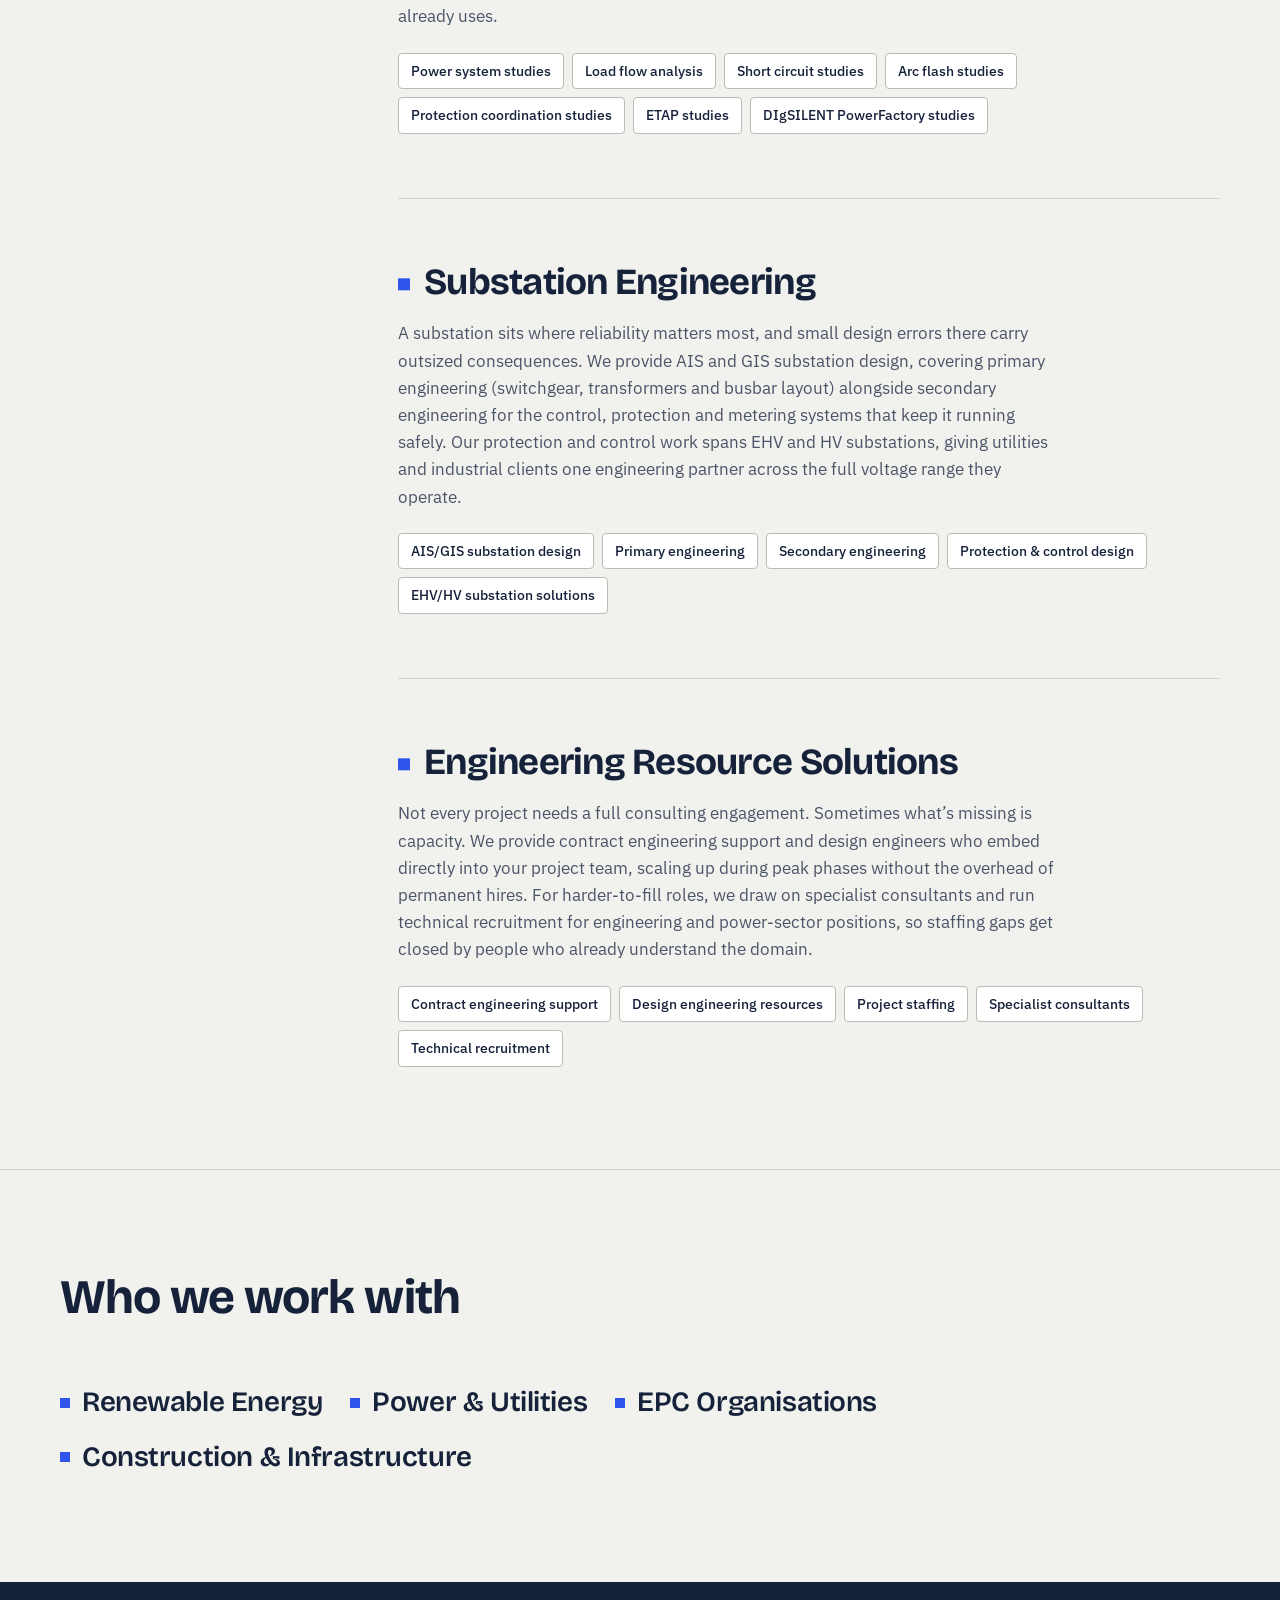
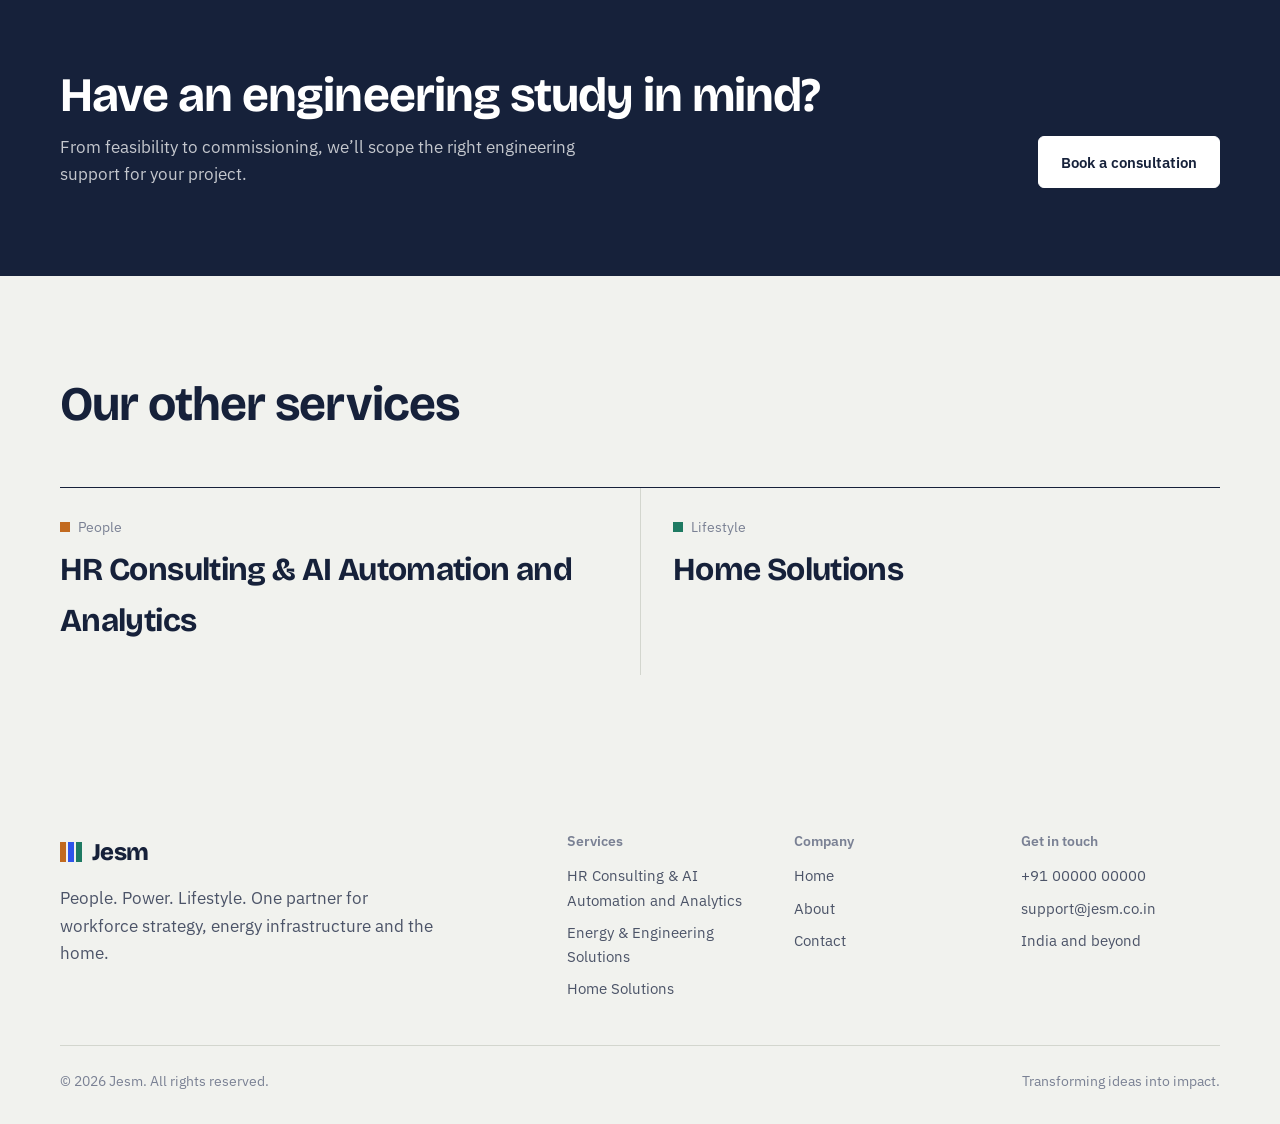
==== commit 06348eee: "Update About Us, rename Property to Lifestyle, refine HR services and industry matrix Co-Authored-By" ====
--- a/energy-engineering-solutions.html
+++ b/energy-engineering-solutions.html
@@ -80,7 +80,7 @@
   <section class="section">
     <div class="wrap">
       <div class="section-head"><h2>Who we work with</h2></div>
-      <ul class="served"><li><span class="sw" aria-hidden="true"></span>Renewable Energy</li><li><span class="sw" aria-hidden="true"></span>Power &amp; Utilities</li><li><span class="sw" aria-hidden="true"></span>EPC Organisations</li><li><span class="sw" aria-hidden="true"></span>Manufacturing</li><li><span class="sw" aria-hidden="true"></span>Construction &amp; Infrastructure</li></ul>
+      <ul class="served"><li><span class="sw" aria-hidden="true"></span>Renewable Energy</li><li><span class="sw" aria-hidden="true"></span>Power &amp; Utilities</li><li><span class="sw" aria-hidden="true"></span>EPC Organisations</li><li><span class="sw" aria-hidden="true"></span>Construction &amp; Infrastructure</li></ul>
     </div>
   </section>
 
@@ -94,7 +94,7 @@
   <section class="section">
     <div class="wrap">
       <div class="section-head"><h2>Our other services</h2></div>
-      <div class="other"><a href="hr-consulting-ai-analytics.html" data-p="people"><small><span class="sw" aria-hidden="true"></span>People</small><b>HR Consulting &amp; AI Analytics</b></a><a href="home-solutions.html" data-p="property"><small><span class="sw" aria-hidden="true"></span>Property</small><b>Home Solutions</b></a></div>
+      <div class="other"><a href="hr-consulting-ai-analytics.html" data-p="people"><small><span class="sw" aria-hidden="true"></span>People</small><b>HR Consulting &amp; AI Automation and Analytics</b></a><a href="home-solutions.html" data-p="property"><small><span class="sw" aria-hidden="true"></span>Lifestyle</small><b>Home Solutions</b></a></div>
     </div>
   </section>
 </main>
@@ -103,12 +103,12 @@
     <div class="footer-top">
       <div>
         <a href="index.html" class="brand"><span class="brand-mark" aria-hidden="true"><i></i><i></i><i></i></span>Jesm</a>
-        <p>People. Power. Property. One partner for workforce strategy, energy infrastructure and the home.</p>
+        <p>People. Power. Lifestyle. One partner for workforce strategy, energy infrastructure and the home.</p>
       </div>
       <div class="footer-cols">
         <div>
           <h2>Services</h2>
-          <a href="hr-consulting-ai-analytics.html">HR Consulting &amp; AI Analytics</a>
+          <a href="hr-consulting-ai-analytics.html">HR Consulting &amp; AI Automation and Analytics</a>
           <a href="energy-engineering-solutions.html">Energy &amp; Engineering Solutions</a>
           <a href="home-solutions.html">Home Solutions</a>
         </div>
--- a/styles.css
+++ b/styles.css
@@ -302,3 +302,4 @@
   html{scroll-behavior:auto;}
 }
 .hero-caption:not([data-p]) .sw{display:none;}
+.about-body .motto{color:var(--ink);font-weight:600;font-style:italic;}
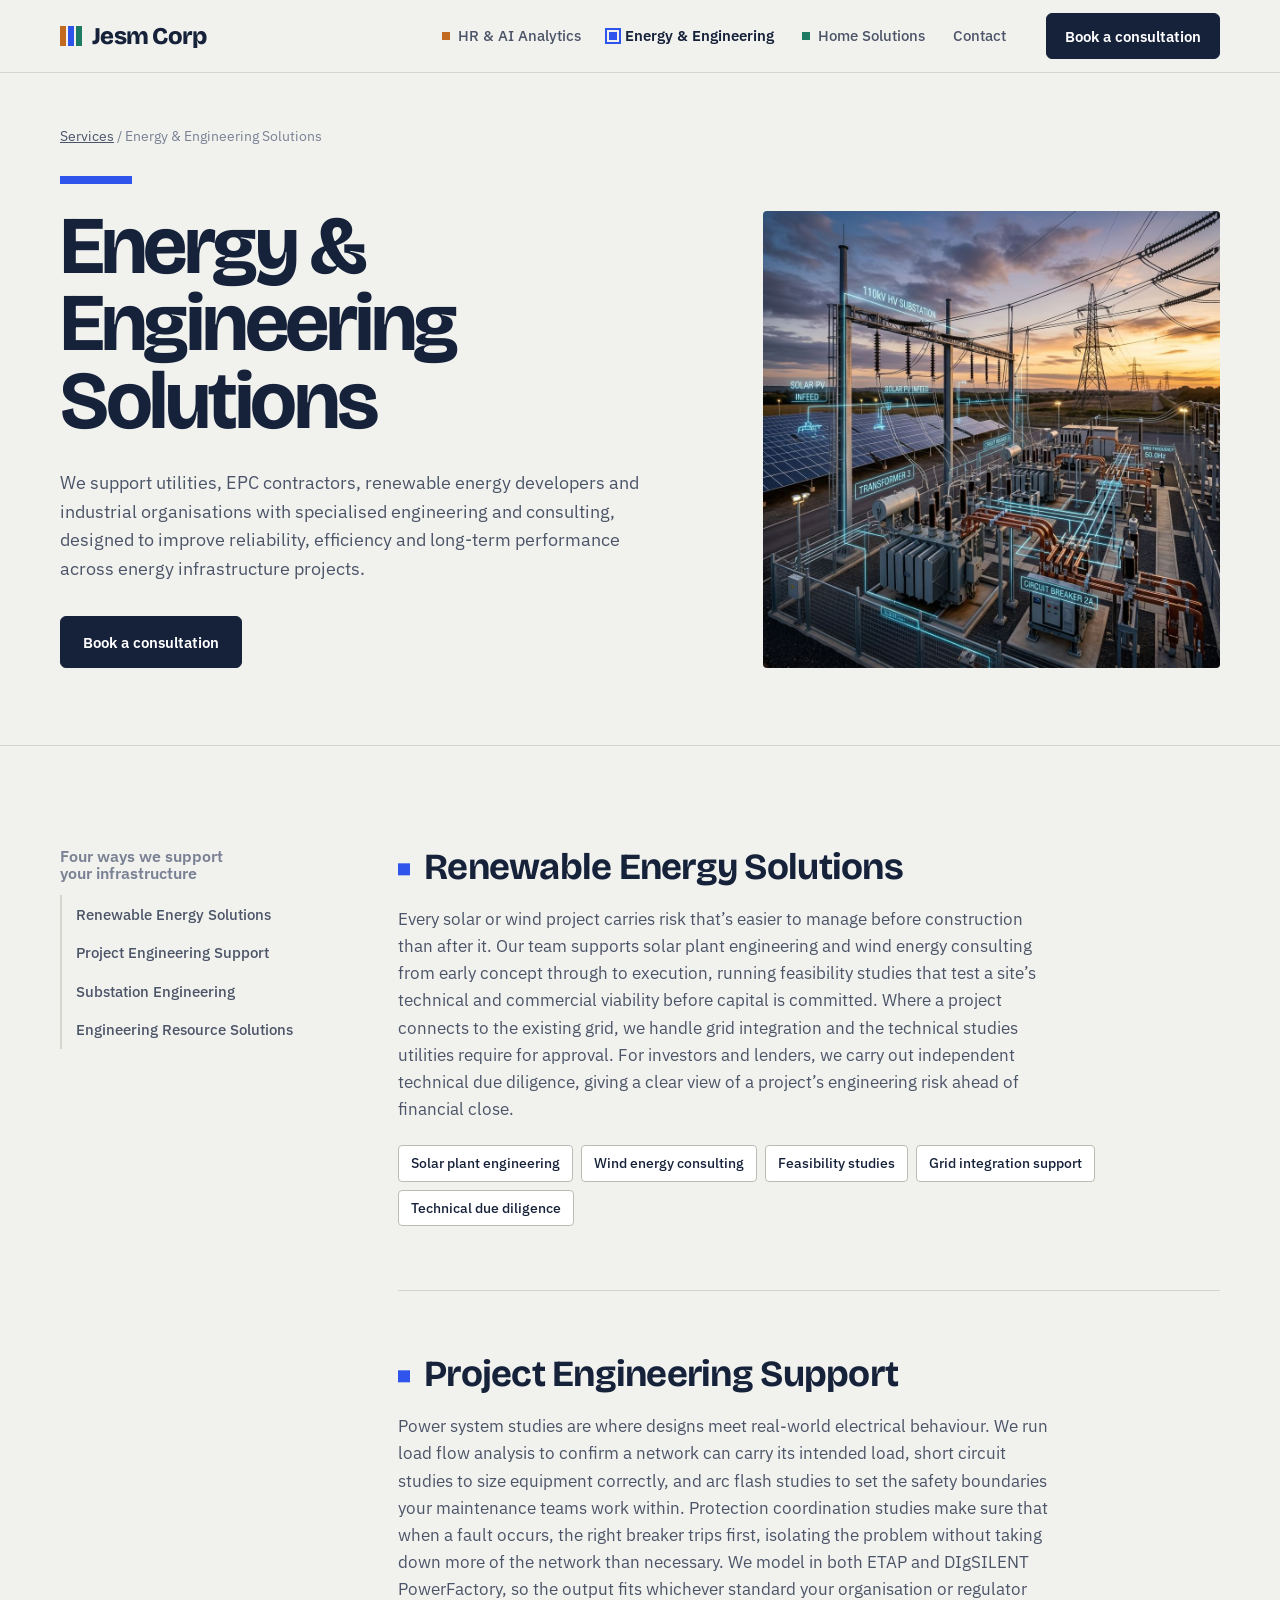
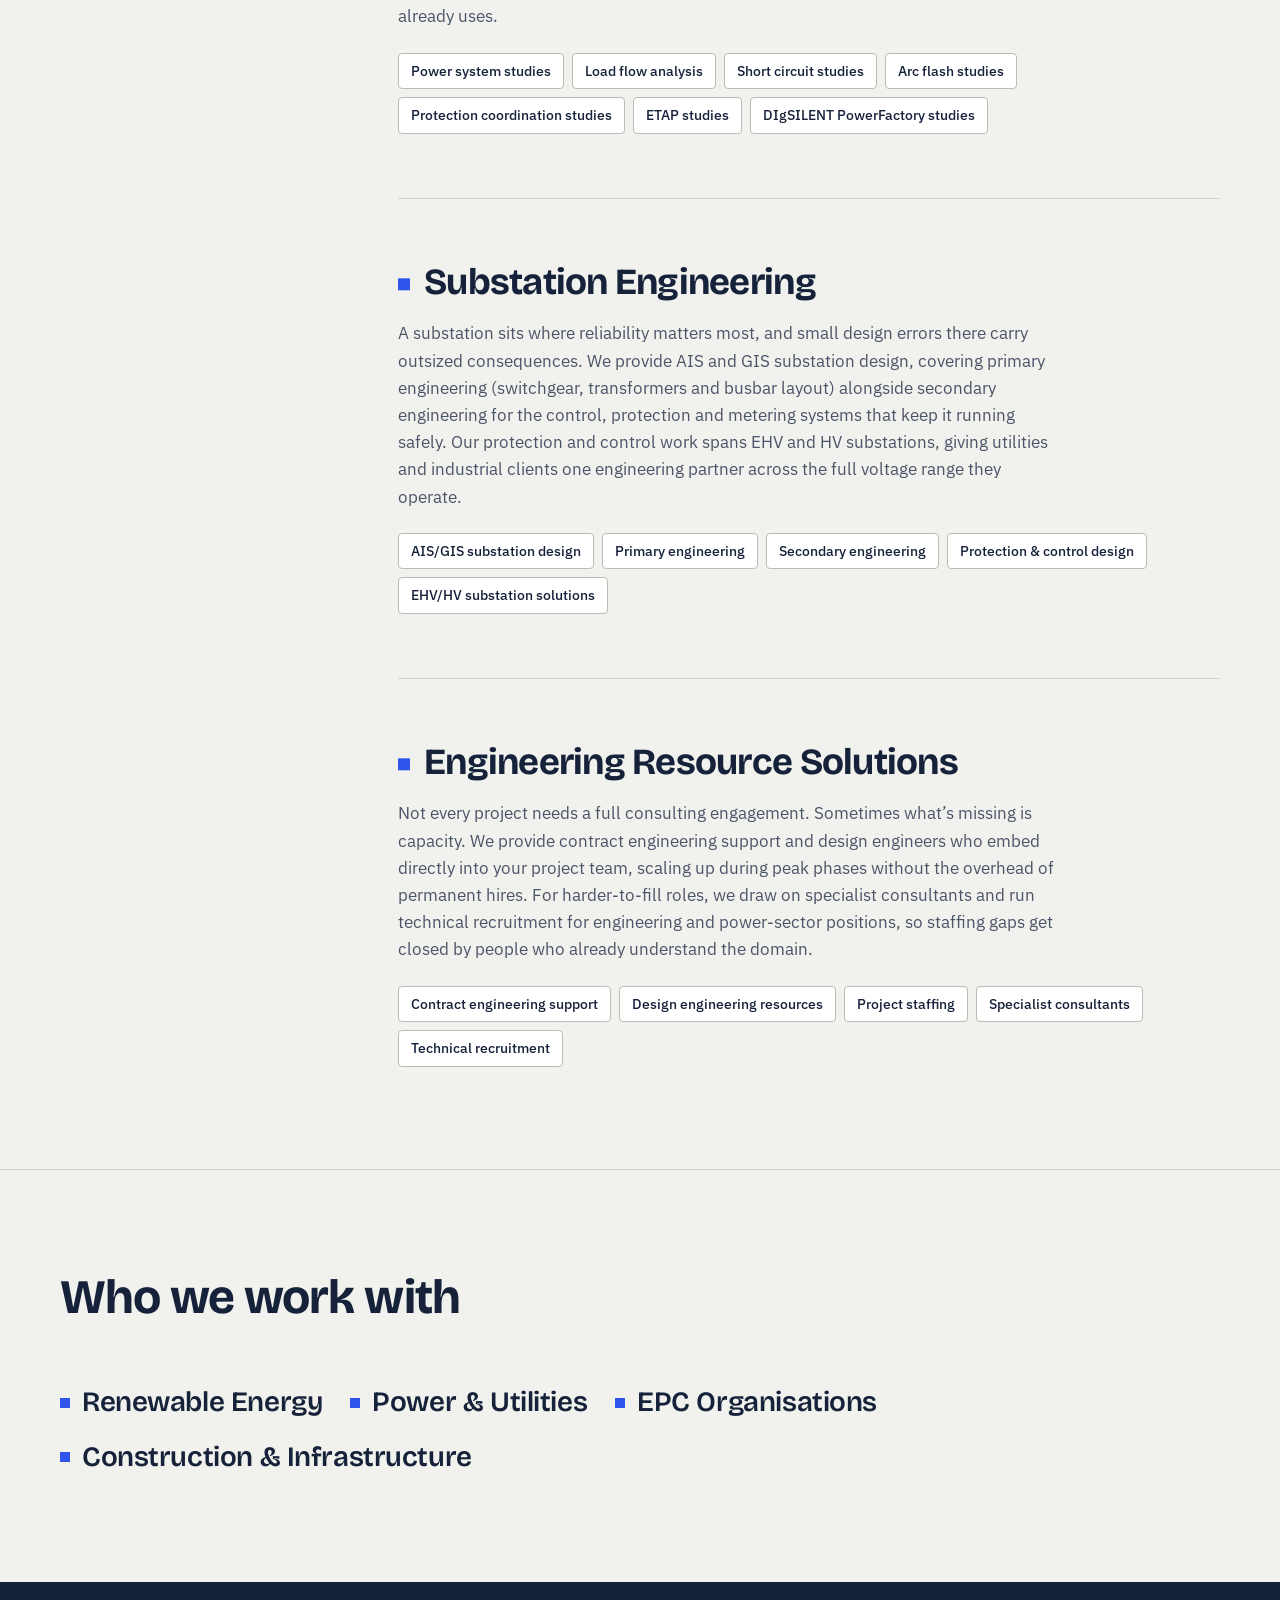
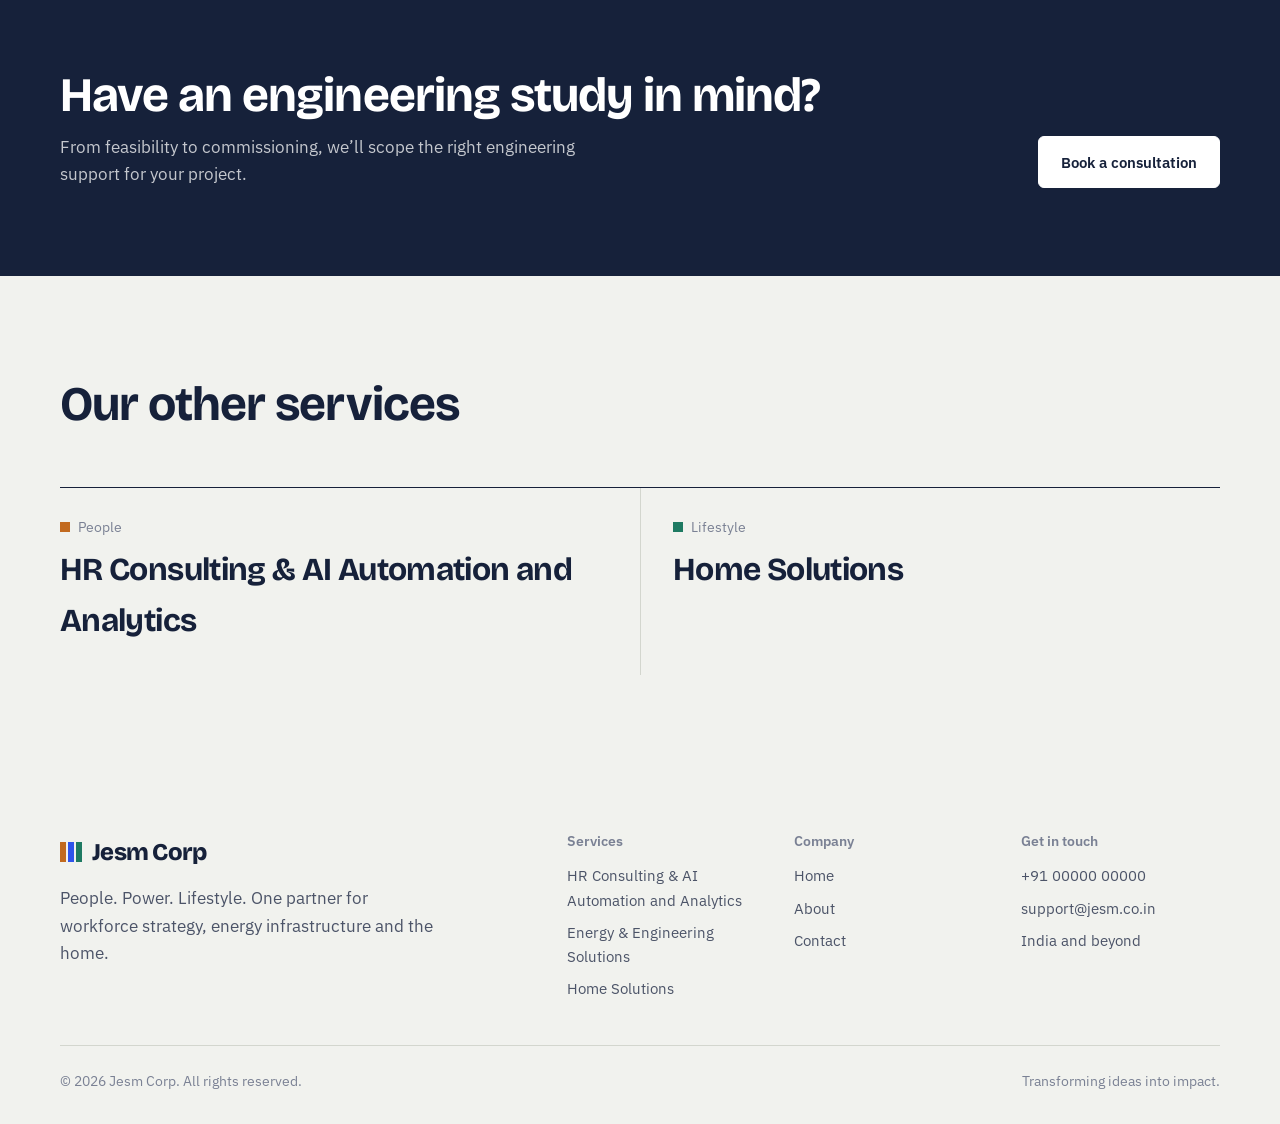
==== commit 507cf9e5: "Rename Jesm to Jesm Corp on service pages Co-Authored-By: Claude Sonnet 5.5 <noreply@anthropic.com> " ====
--- a/energy-engineering-solutions.html
+++ b/energy-engineering-solutions.html
@@ -3,7 +3,7 @@
 <head>
 <meta charset="UTF-8">
 <meta name="viewport" content="width=device-width, initial-scale=1, viewport-fit=cover">
-<title>Energy &amp; Engineering Solutions — Jesm</title>
+<title>Energy &amp; Engineering Solutions — Jesm Corp</title>
 <meta name="description" content="We support utilities, EPC contractors, renewable energy developers and industrial organisations with specialised engineering and consulting, designed to improve reliability, efficiency and long-term performance across energy infrastructure projects.">
 <meta name="theme-color" content="#F1F2EE">
 <link rel="icon" href="data:image/svg+xml,<svg xmlns=%22http://www.w3.org/2000/svg%22 viewBox=%220 0 24 24%22><rect x=%223%22 y=%222%22 width=%225%22 height=%2220%22 fill=%22%23C26A1F%22/><rect x=%229.5%22 y=%222%22 width=%225%22 height=%2220%22 fill=%22%232F54EB%22/><rect x=%2216%22 y=%222%22 width=%225%22 height=%2220%22 fill=%22%231E7A62%22/></svg>">
@@ -16,7 +16,7 @@
 <a class="skip" href="#main">Skip to content</a>
 <header class="site-header">
   <div class="wrap nav-row">
-    <a href="index.html" class="brand" aria-label="Jesm home"><span class="brand-mark" aria-hidden="true"><i></i><i></i><i></i></span>Jesm</a>
+    <a href="index.html" class="brand" aria-label="Jesm Corp home"><span class="brand-mark" aria-hidden="true"><i></i><i></i><i></i></span>Jesm Corp</a>
     <button class="menu-toggle" id="menuToggle" aria-label="Menu" aria-expanded="false" aria-controls="primaryNav">
       <svg viewBox="0 0 24 24" fill="none" stroke="currentColor" stroke-width="2"><path d="M3 6h18M3 12h18M3 18h18"/></svg>
     </button>
@@ -102,7 +102,7 @@
   <div class="wrap">
     <div class="footer-top">
       <div>
-        <a href="index.html" class="brand"><span class="brand-mark" aria-hidden="true"><i></i><i></i><i></i></span>Jesm</a>
+        <a href="index.html" class="brand"><span class="brand-mark" aria-hidden="true"><i></i><i></i><i></i></span>Jesm Corp</a>
         <p>People. Power. Lifestyle. One partner for workforce strategy, energy infrastructure and the home.</p>
       </div>
       <div class="footer-cols">
@@ -127,7 +127,7 @@
       </div>
     </div>
     <div class="footer-bottom">
-      <span>© 2026 Jesm. All rights reserved.</span>
+      <span>© 2026 Jesm Corp. All rights reserved.</span>
       <span>Transforming ideas into impact.</span>
     </div>
   </div>
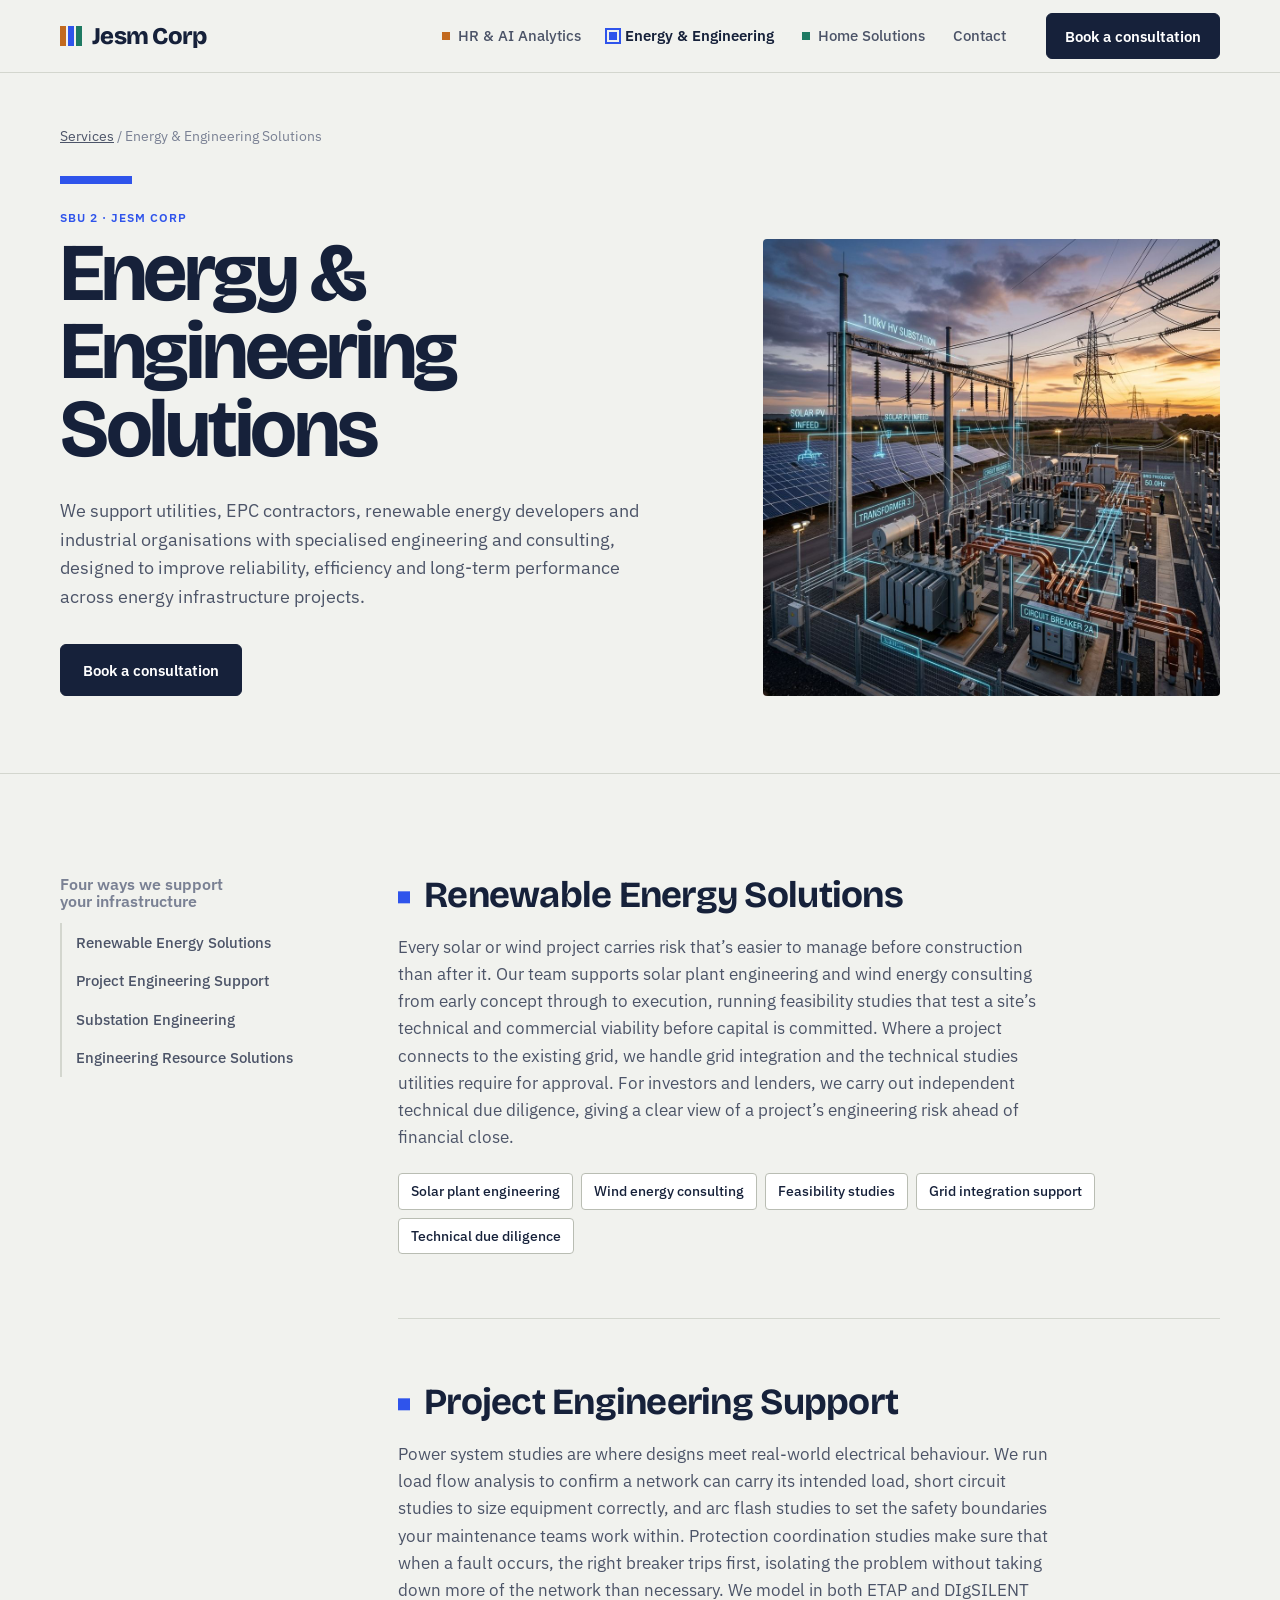
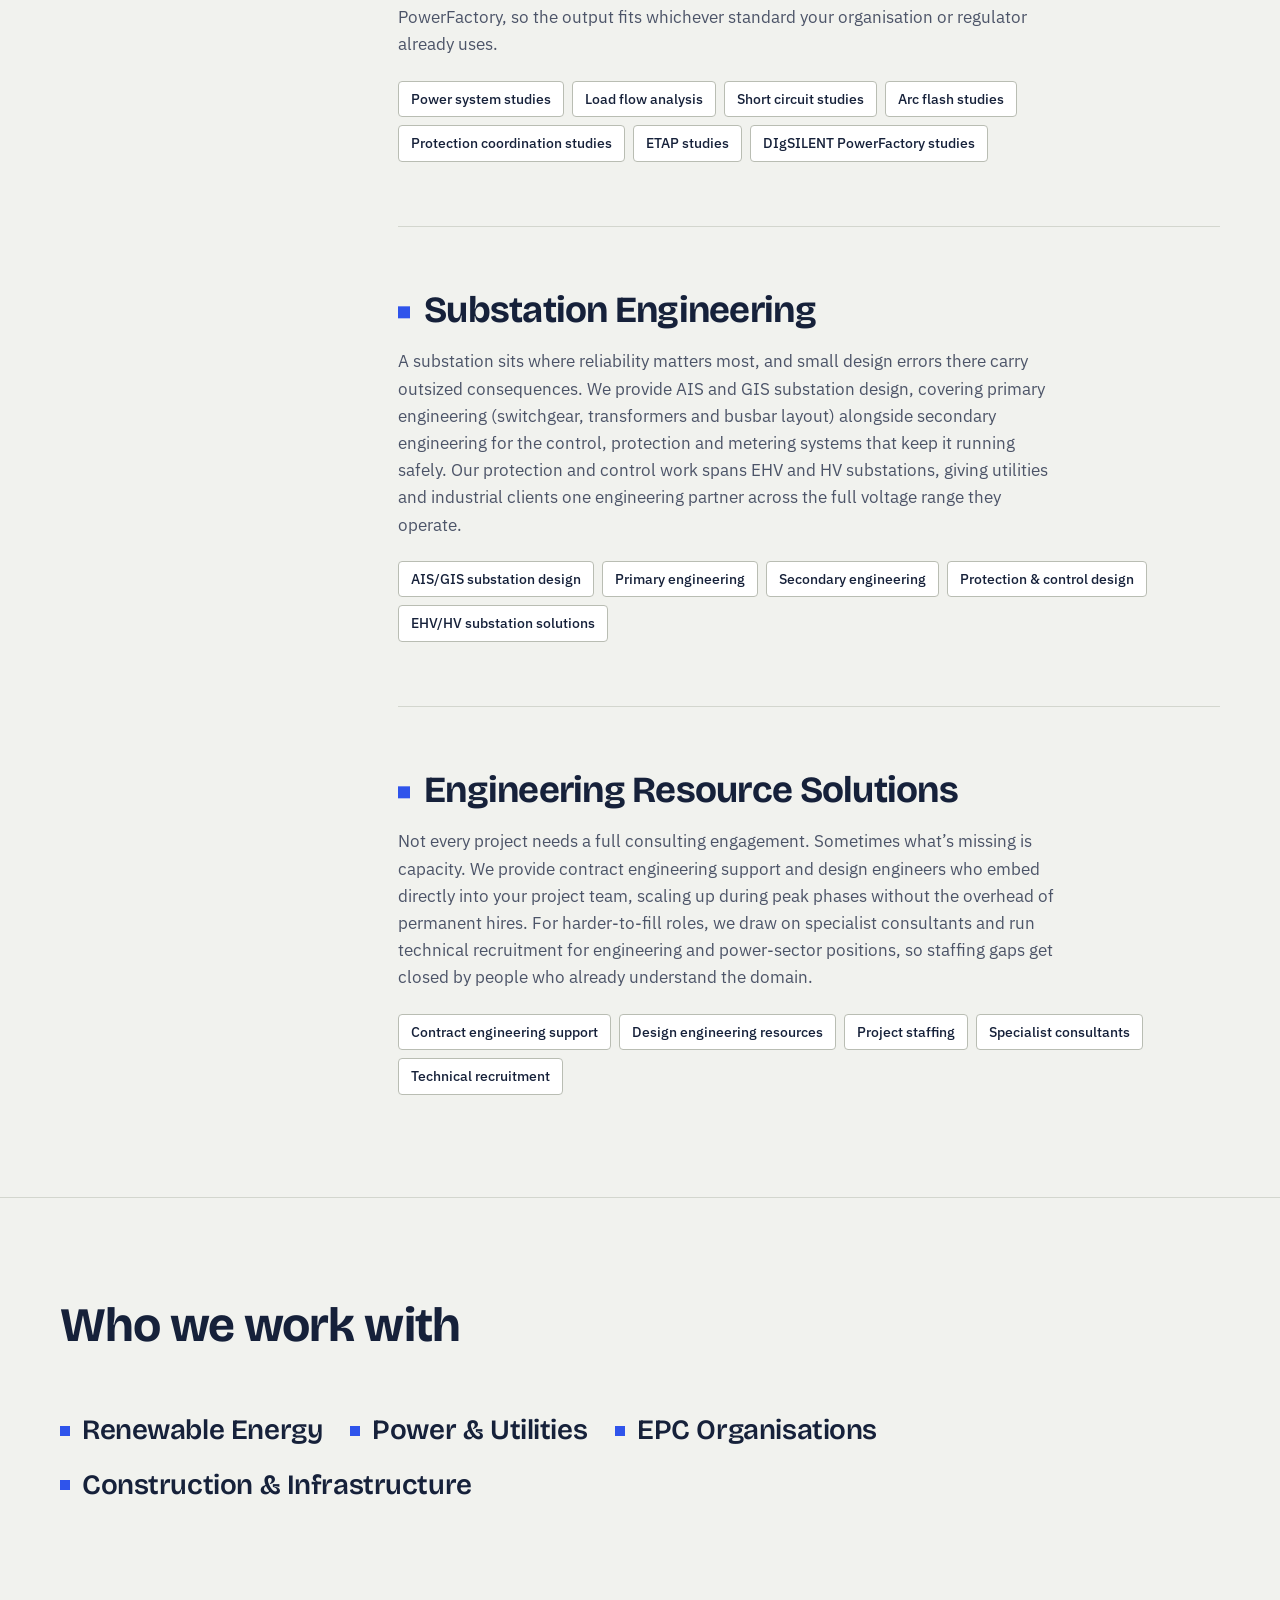
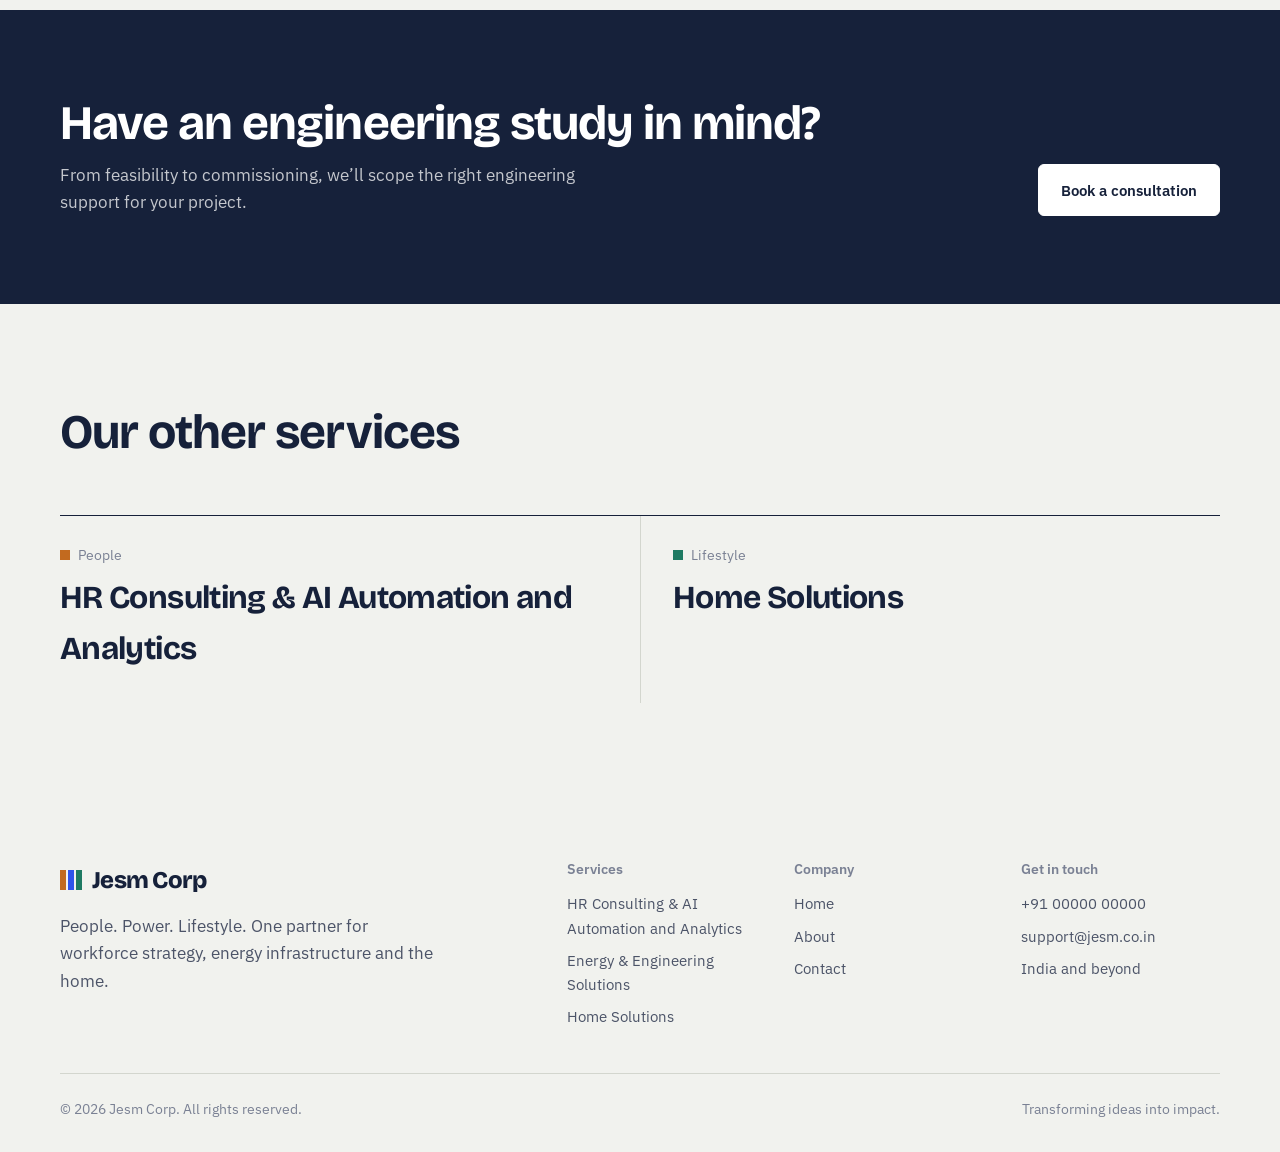
==== commit eb54abac: "Represent services as Jesm Corp Strategic Business Units (SBU) Co-Authored-By: Claude Sonnet 5.5 <no" ====
--- a/energy-engineering-solutions.html
+++ b/energy-engineering-solutions.html
@@ -37,6 +37,7 @@
       <div class="page-hero-grid">
         <div>
           <div class="pillar-bar" aria-hidden="true"></div>
+          <p class="sbu-tag"><abbr title="Strategic Business Unit">SBU</abbr> 2 · Jesm Corp</p>
           <h1>Energy &amp; Engineering Solutions</h1>
           <p class="lede">We support utilities, EPC contractors, renewable energy developers and industrial organisations with specialised engineering and consulting, designed to improve reliability, efficiency and long-term performance across energy infrastructure projects.</p>
           <a href="index.html#contact" class="btn btn-solid">Book a consultation</a>
--- a/styles.css
+++ b/styles.css
@@ -174,6 +174,8 @@
 .pillar:last-child{padding-right:0;}
 .pillar-bar{height:6px;width:48px;background:var(--c);margin-bottom:22px;}
 .pillar img{width:100%;aspect-ratio:4/3;object-fit:cover;border-radius:4px;margin-bottom:22px;}
+.sbu-tag{font-size:.78rem;font-weight:600;letter-spacing:.08em;text-transform:uppercase;color:var(--c);margin:0 0 8px;}
+.sbu-tag abbr{text-decoration:none;}
 .pillar h3{margin-bottom:10px;}
 .pillar h3 a{text-decoration:none;}
 .pillar h3 a:hover{text-decoration:underline;text-decoration-thickness:2px;text-underline-offset:4px;}
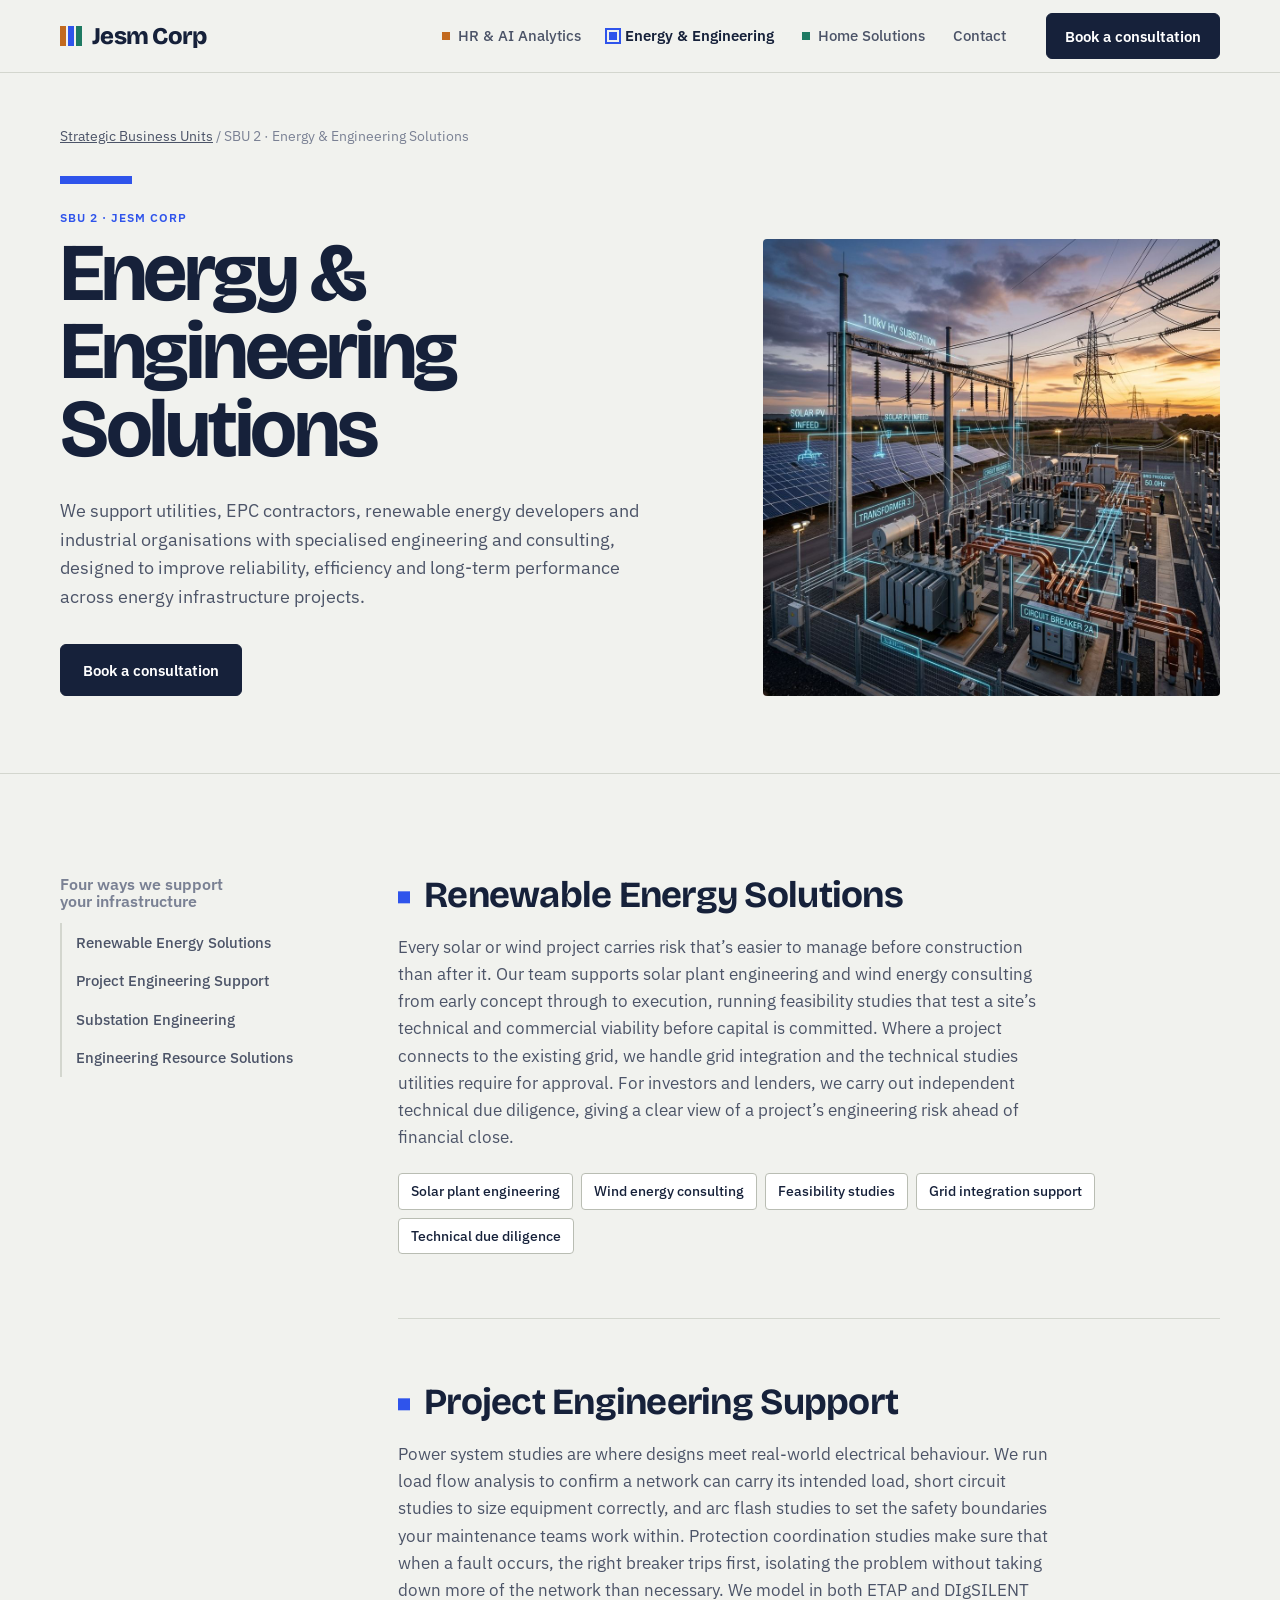
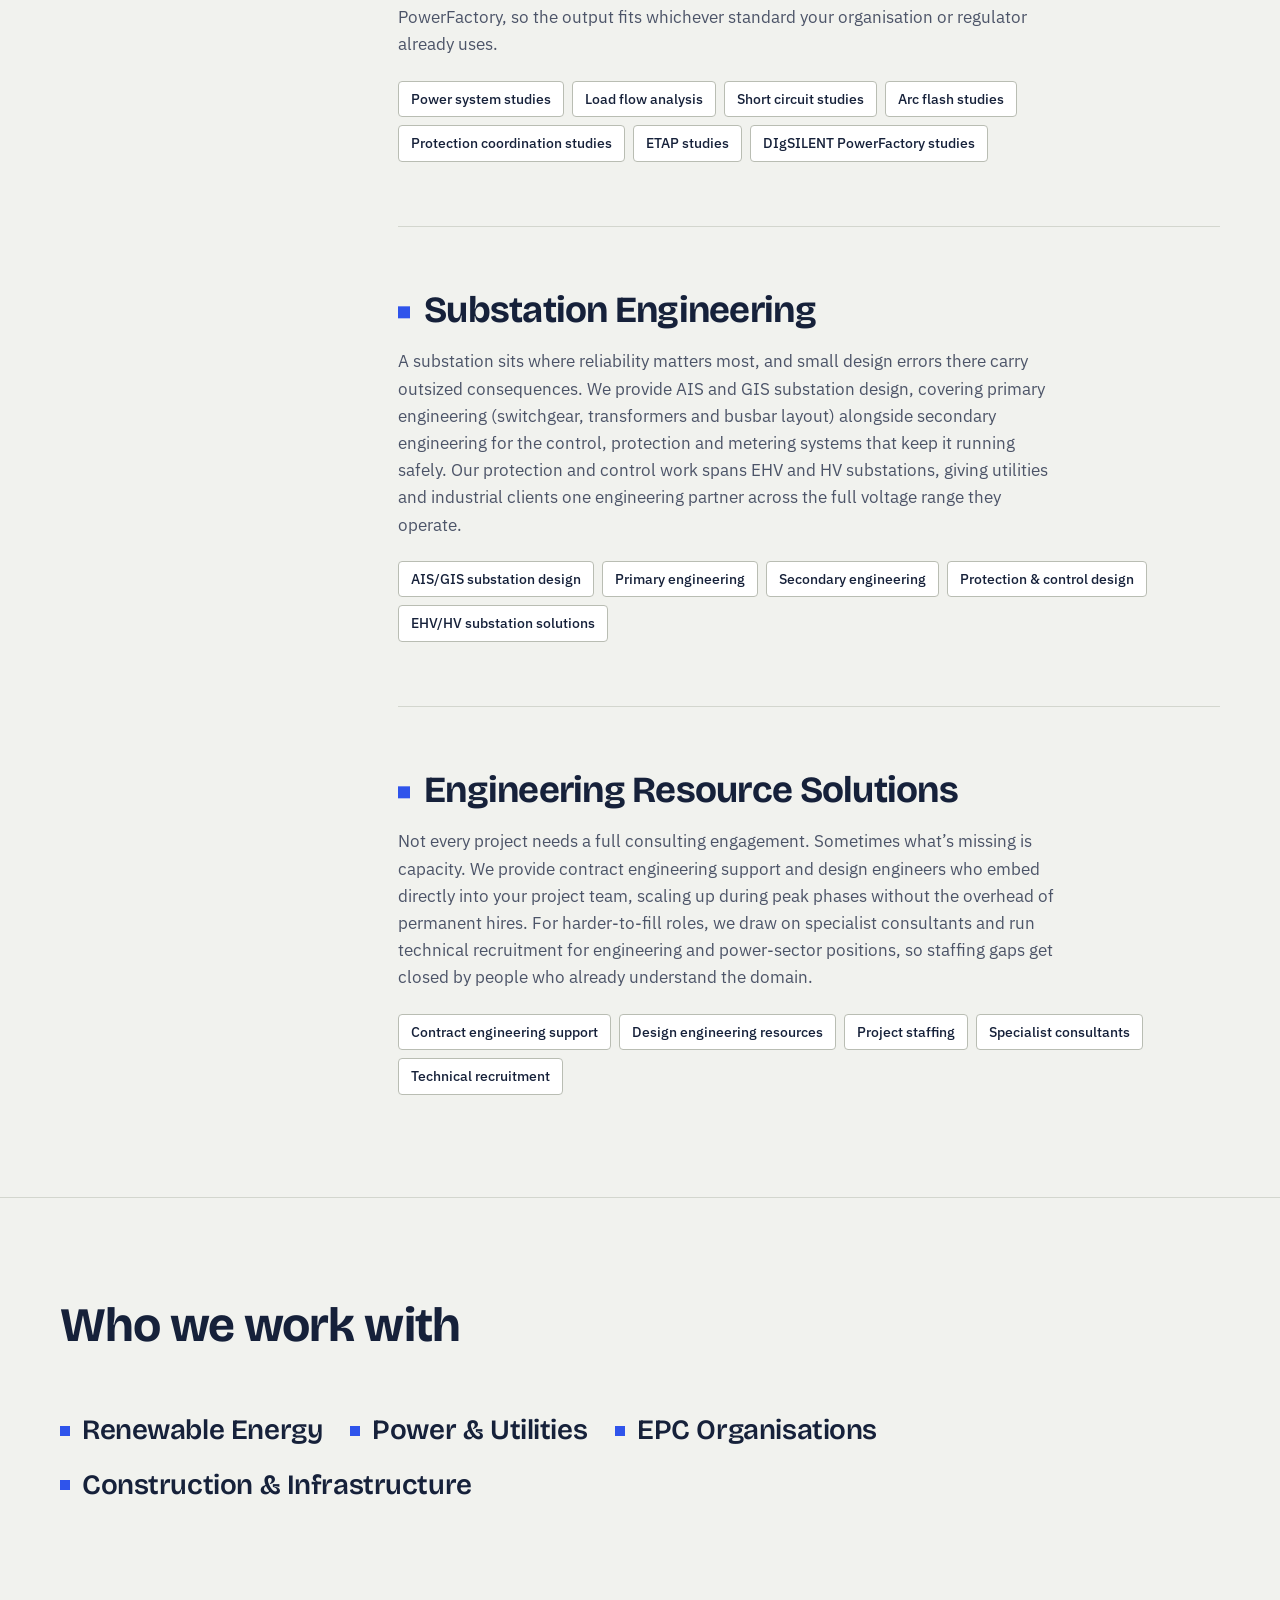
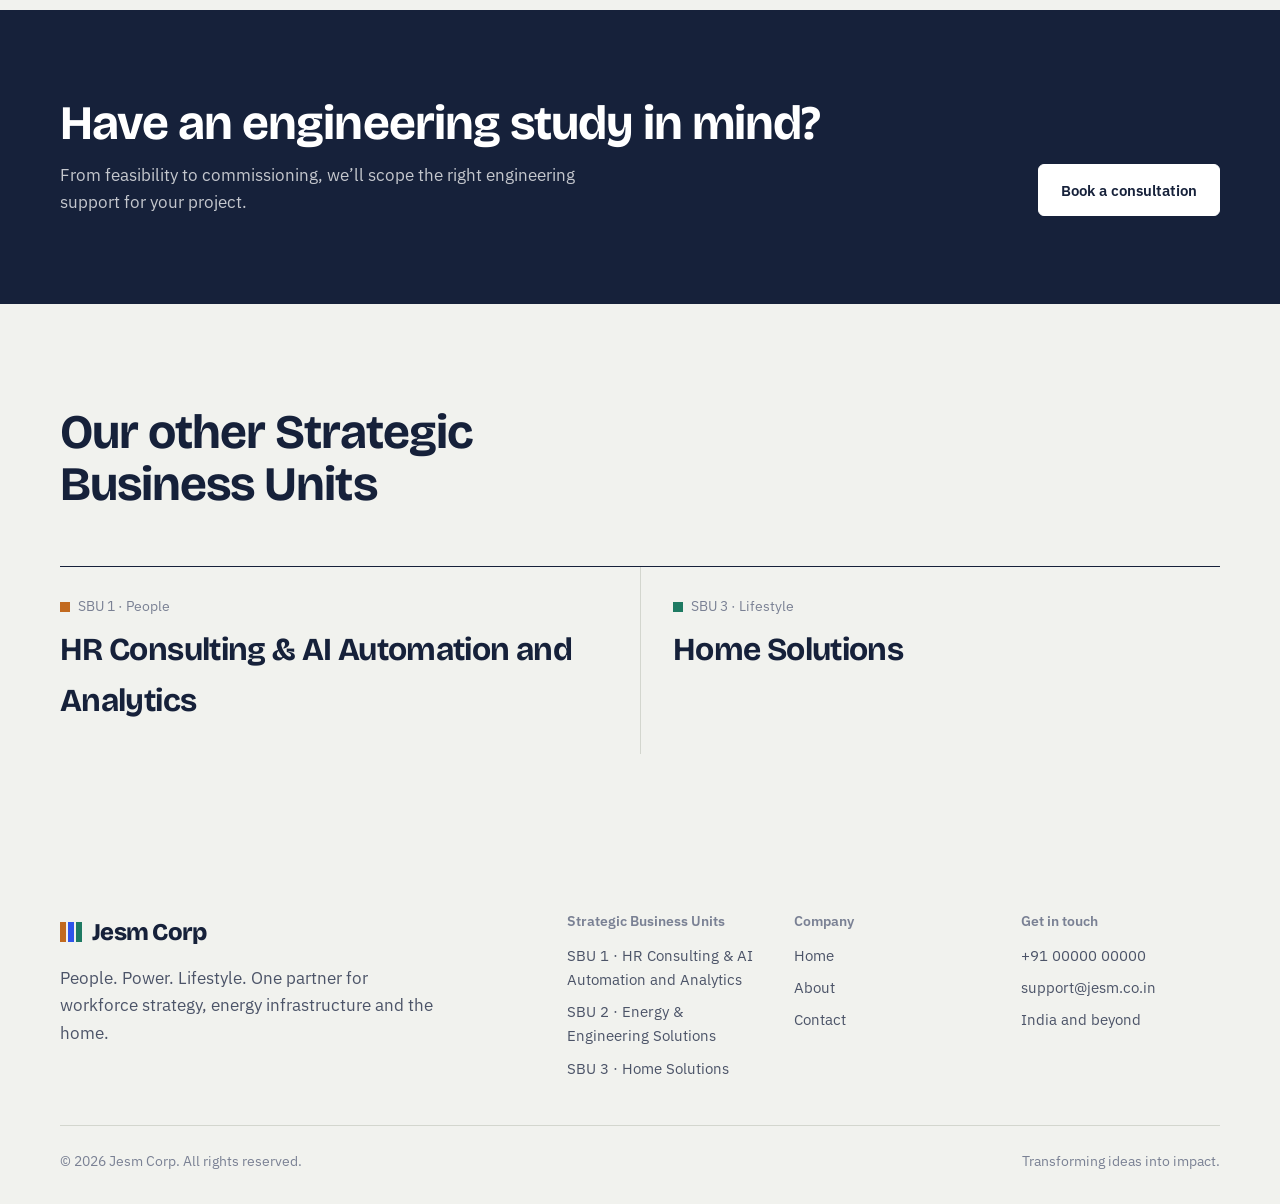
==== commit 56ee3631: "Extend SBU representation across hero, about, matrix, contact, footer and service pages Co-Authored-" ====
--- a/energy-engineering-solutions.html
+++ b/energy-engineering-solutions.html
@@ -3,7 +3,7 @@
 <head>
 <meta charset="UTF-8">
 <meta name="viewport" content="width=device-width, initial-scale=1, viewport-fit=cover">
-<title>Energy &amp; Engineering Solutions — Jesm Corp</title>
+<title>Energy &amp; Engineering Solutions — SBU 2 · Jesm Corp</title>
 <meta name="description" content="We support utilities, EPC contractors, renewable energy developers and industrial organisations with specialised engineering and consulting, designed to improve reliability, efficiency and long-term performance across energy infrastructure projects.">
 <meta name="theme-color" content="#F1F2EE">
 <link rel="icon" href="data:image/svg+xml,<svg xmlns=%22http://www.w3.org/2000/svg%22 viewBox=%220 0 24 24%22><rect x=%223%22 y=%222%22 width=%225%22 height=%2220%22 fill=%22%23C26A1F%22/><rect x=%229.5%22 y=%222%22 width=%225%22 height=%2220%22 fill=%22%232F54EB%22/><rect x=%2216%22 y=%222%22 width=%225%22 height=%2220%22 fill=%22%231E7A62%22/></svg>">
@@ -33,7 +33,7 @@
 <main id="main" data-p="power">
   <div class="page-hero">
     <div class="wrap">
-      <p class="crumbs"><a href="index.html#services">Services</a> / Energy &amp; Engineering Solutions</p>
+      <p class="crumbs"><a href="index.html#services">Strategic Business Units</a> / SBU 2 · Energy &amp; Engineering Solutions</p>
       <div class="page-hero-grid">
         <div>
           <div class="pillar-bar" aria-hidden="true"></div>
@@ -94,8 +94,8 @@
 
   <section class="section">
     <div class="wrap">
-      <div class="section-head"><h2>Our other services</h2></div>
-      <div class="other"><a href="hr-consulting-ai-analytics.html" data-p="people"><small><span class="sw" aria-hidden="true"></span>People</small><b>HR Consulting &amp; AI Automation and Analytics</b></a><a href="home-solutions.html" data-p="property"><small><span class="sw" aria-hidden="true"></span>Lifestyle</small><b>Home Solutions</b></a></div>
+      <div class="section-head"><h2>Our other Strategic Business Units</h2></div>
+      <div class="other"><a href="hr-consulting-ai-analytics.html" data-p="people"><small><span class="sw" aria-hidden="true"></span>SBU 1 · People</small><b>HR Consulting &amp; AI Automation and Analytics</b></a><a href="home-solutions.html" data-p="property"><small><span class="sw" aria-hidden="true"></span>SBU 3 · Lifestyle</small><b>Home Solutions</b></a></div>
     </div>
   </section>
 </main>
@@ -108,10 +108,10 @@
       </div>
       <div class="footer-cols">
         <div>
-          <h2>Services</h2>
-          <a href="hr-consulting-ai-analytics.html">HR Consulting &amp; AI Automation and Analytics</a>
-          <a href="energy-engineering-solutions.html">Energy &amp; Engineering Solutions</a>
-          <a href="home-solutions.html">Home Solutions</a>
+          <h2>Strategic Business Units</h2>
+          <a href="hr-consulting-ai-analytics.html">SBU 1 · HR Consulting &amp; AI Automation and Analytics</a>
+          <a href="energy-engineering-solutions.html">SBU 2 · Energy &amp; Engineering Solutions</a>
+          <a href="home-solutions.html">SBU 3 · Home Solutions</a>
         </div>
         <div>
           <h2>Company</h2>
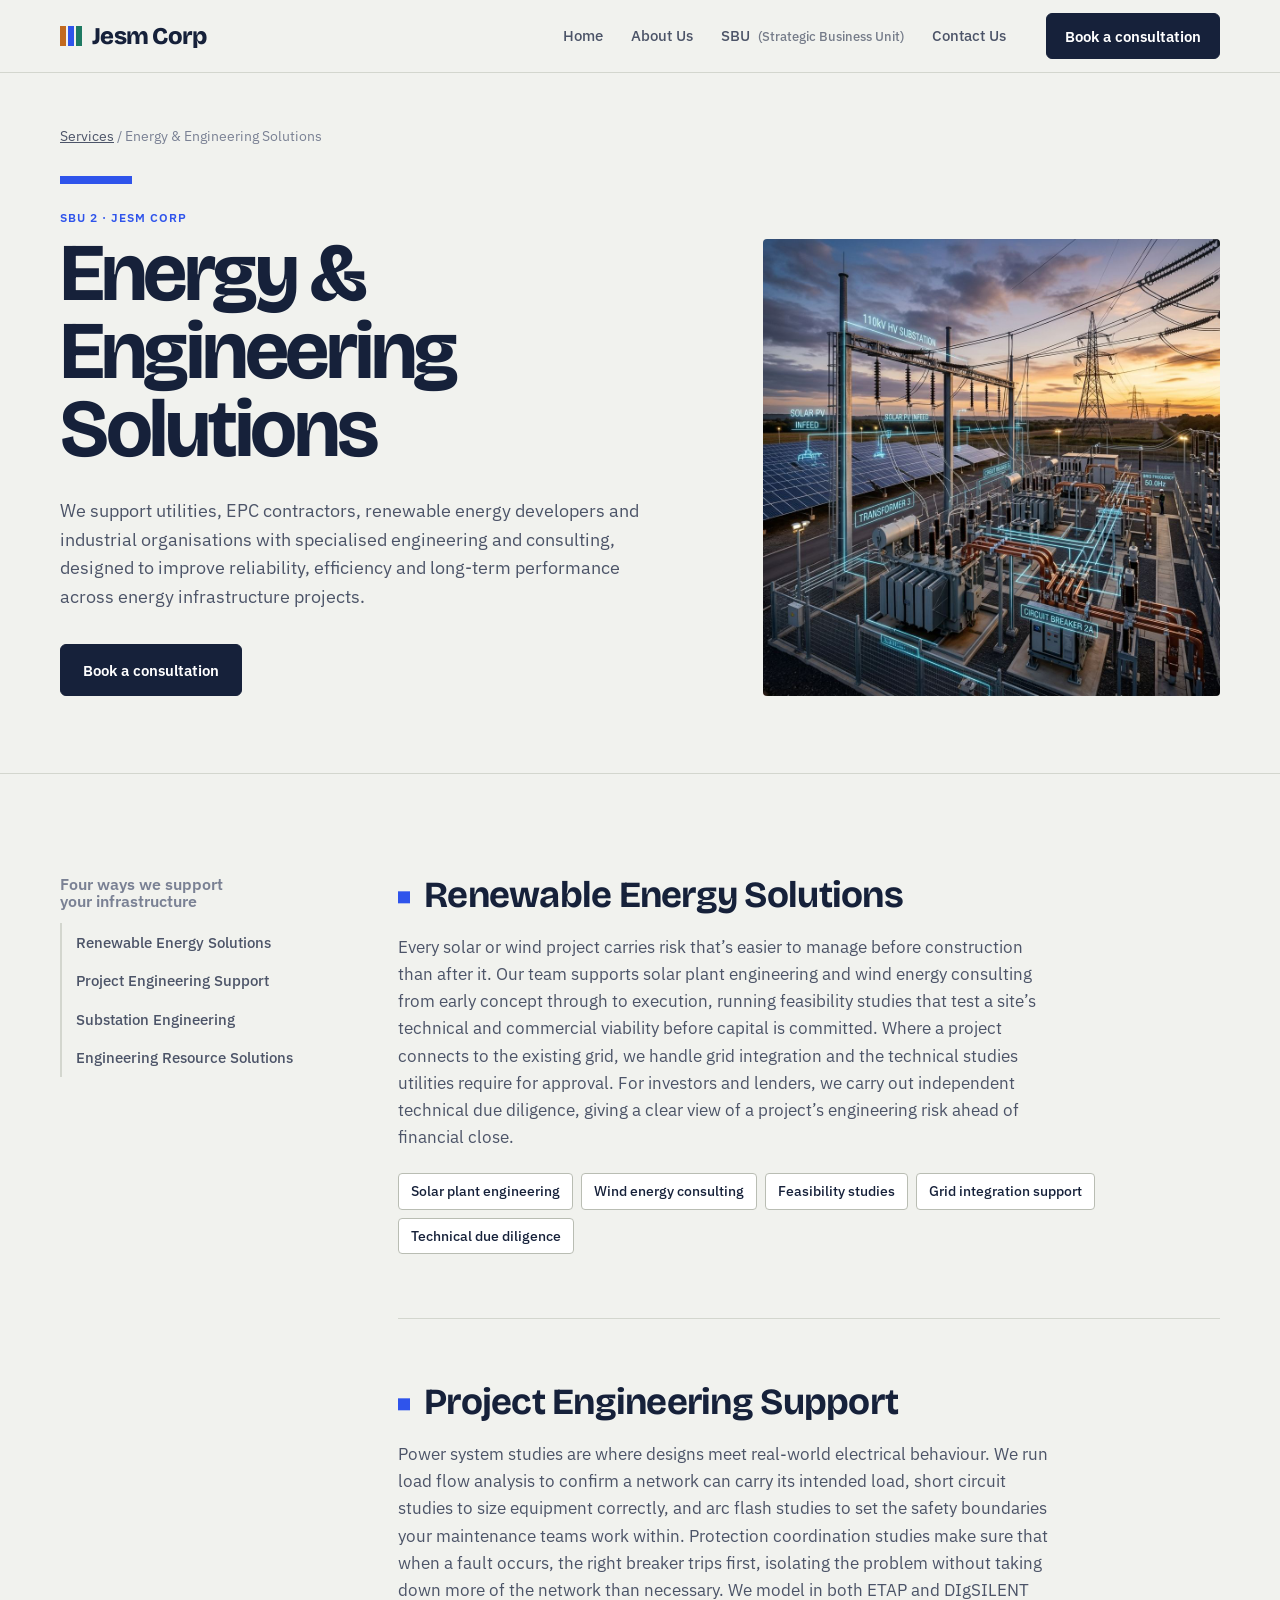
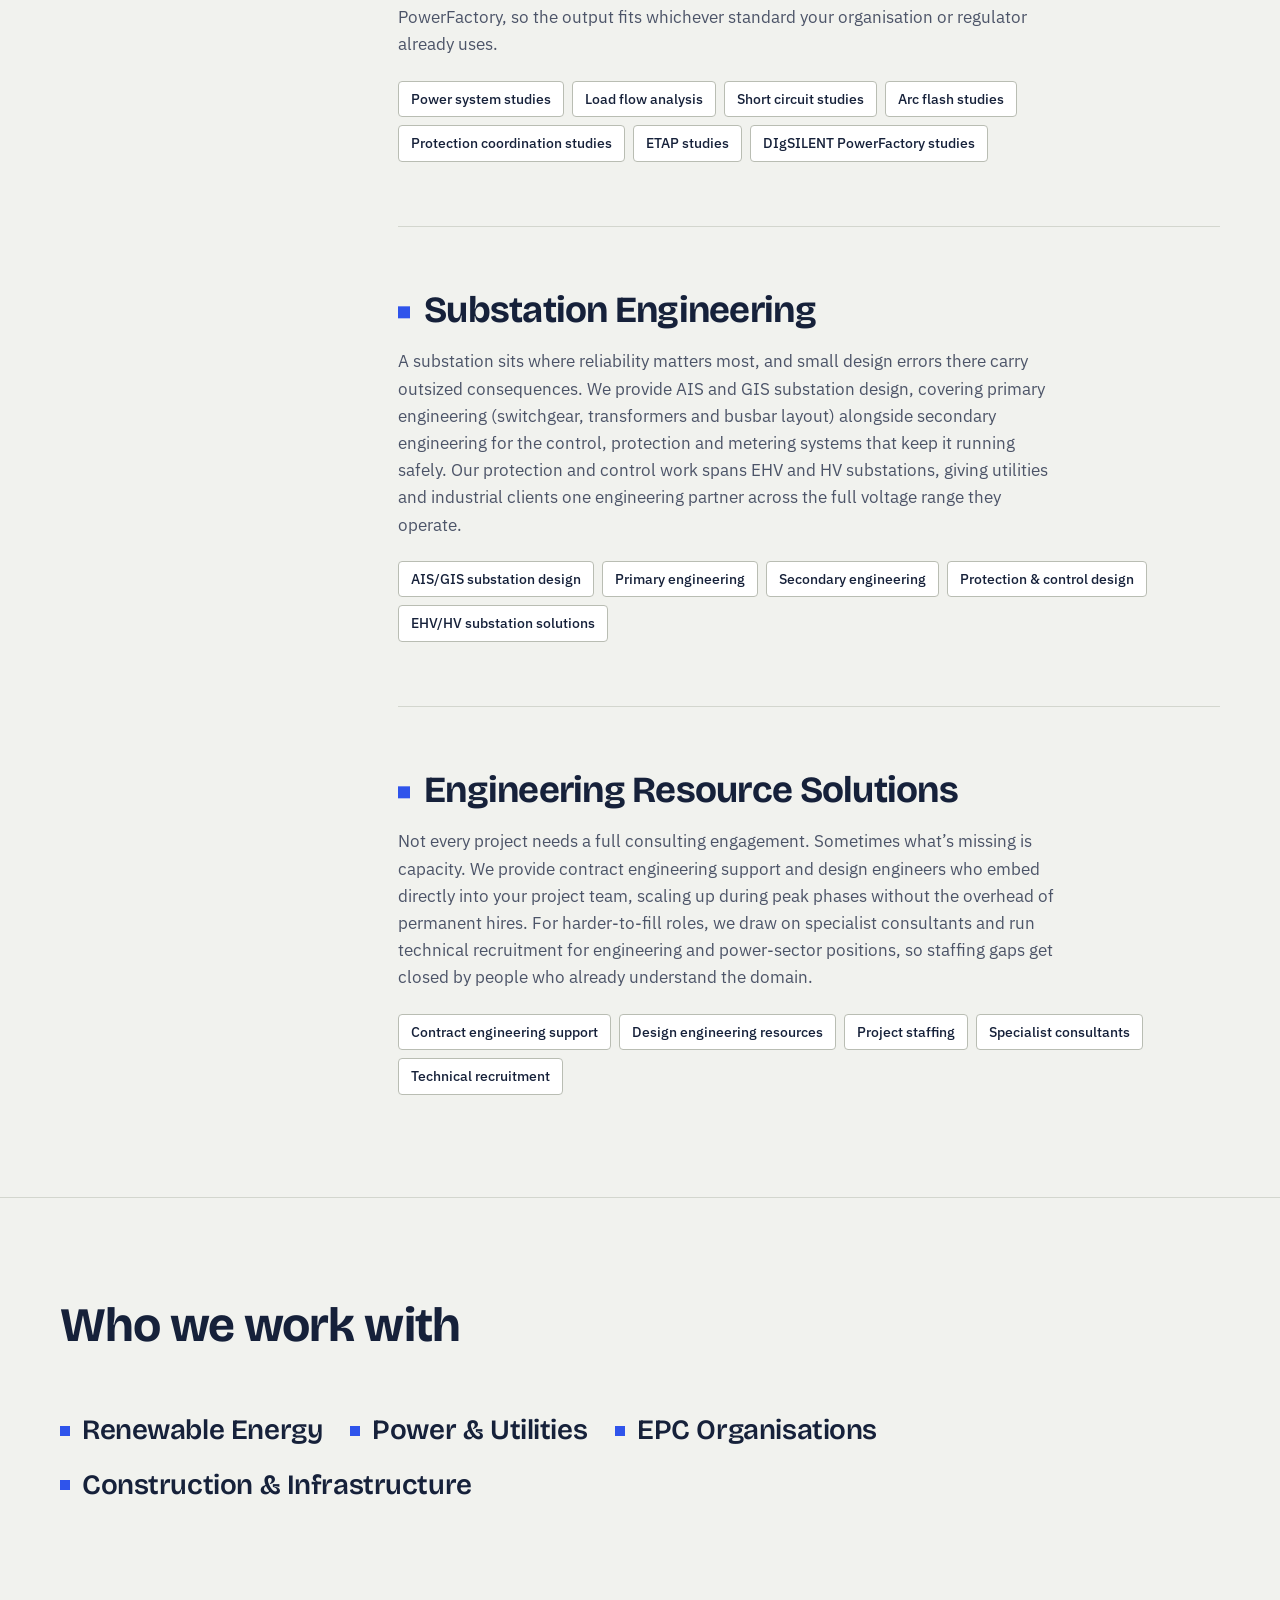
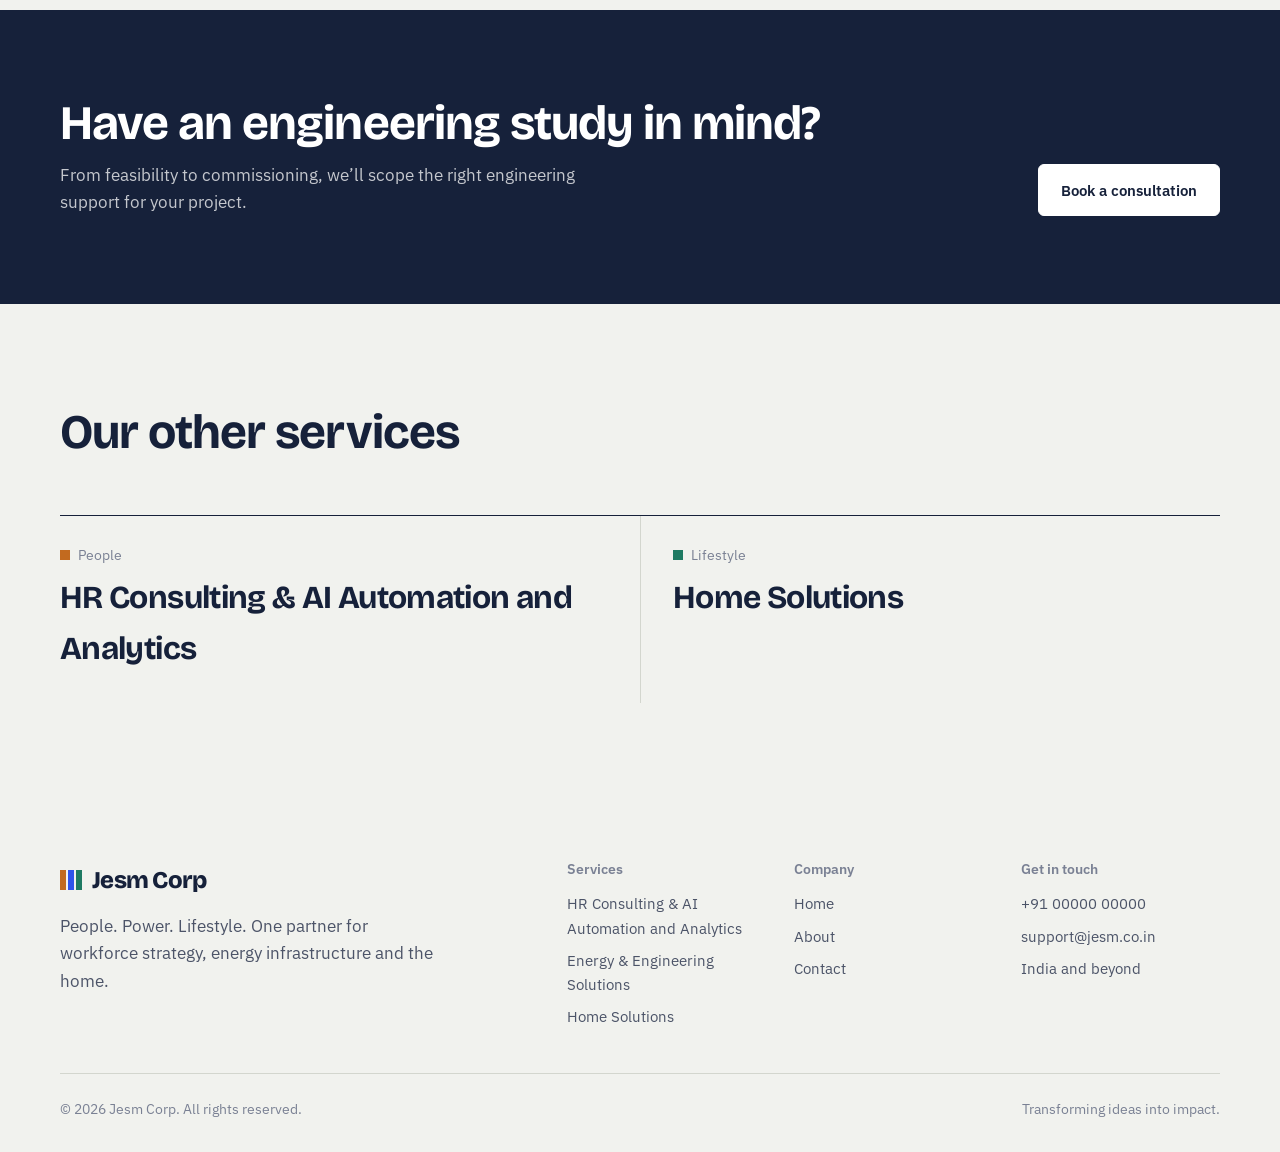
==== commit bc214c95: "Simplify navbar, rename Jesm to Jesm Corp, align SBU cards Co-Authored-By: Claude Sonnet 5.5 <norepl" ====
--- a/energy-engineering-solutions.html
+++ b/energy-engineering-solutions.html
@@ -3,7 +3,7 @@
 <head>
 <meta charset="UTF-8">
 <meta name="viewport" content="width=device-width, initial-scale=1, viewport-fit=cover">
-<title>Energy &amp; Engineering Solutions — SBU 2 · Jesm Corp</title>
+<title>Energy &amp; Engineering Solutions — Jesm Corp</title>
 <meta name="description" content="We support utilities, EPC contractors, renewable energy developers and industrial organisations with specialised engineering and consulting, designed to improve reliability, efficiency and long-term performance across energy infrastructure projects.">
 <meta name="theme-color" content="#F1F2EE">
 <link rel="icon" href="data:image/svg+xml,<svg xmlns=%22http://www.w3.org/2000/svg%22 viewBox=%220 0 24 24%22><rect x=%223%22 y=%222%22 width=%225%22 height=%2220%22 fill=%22%23C26A1F%22/><rect x=%229.5%22 y=%222%22 width=%225%22 height=%2220%22 fill=%22%232F54EB%22/><rect x=%2216%22 y=%222%22 width=%225%22 height=%2220%22 fill=%22%231E7A62%22/></svg>">
@@ -21,10 +21,10 @@
       <svg viewBox="0 0 24 24" fill="none" stroke="currentColor" stroke-width="2"><path d="M3 6h18M3 12h18M3 18h18"/></svg>
     </button>
     <nav class="primary" id="primaryNav" aria-label="Main">
-      <a href="hr-consulting-ai-analytics.html" data-p="people"><span class="sw" aria-hidden="true"></span>HR &amp; AI Analytics</a>
-      <a href="energy-engineering-solutions.html" data-p="power" aria-current="page"><span class="sw" aria-hidden="true"></span>Energy &amp; Engineering</a>
-      <a href="home-solutions.html" data-p="property"><span class="sw" aria-hidden="true"></span>Home Solutions</a>
-      <a href="index.html#contact">Contact</a>
+      <a href="index.html">Home</a>
+      <a href="index.html#about">About Us</a>
+      <a href="index.html#services">SBU <span class="nav-sub">(Strategic Business Unit)</span></a>
+      <a href="index.html#contact">Contact Us</a>
       <a href="index.html#contact" class="btn btn-solid mobile-cta">Book a consultation</a>
     </nav>
     <a href="index.html#contact" class="btn btn-solid header-cta">Book a consultation</a>
@@ -33,7 +33,7 @@
 <main id="main" data-p="power">
   <div class="page-hero">
     <div class="wrap">
-      <p class="crumbs"><a href="index.html#services">Strategic Business Units</a> / SBU 2 · Energy &amp; Engineering Solutions</p>
+      <p class="crumbs"><a href="index.html#services">Services</a> / Energy &amp; Engineering Solutions</p>
       <div class="page-hero-grid">
         <div>
           <div class="pillar-bar" aria-hidden="true"></div>
@@ -94,8 +94,8 @@
 
   <section class="section">
     <div class="wrap">
-      <div class="section-head"><h2>Our other Strategic Business Units</h2></div>
-      <div class="other"><a href="hr-consulting-ai-analytics.html" data-p="people"><small><span class="sw" aria-hidden="true"></span>SBU 1 · People</small><b>HR Consulting &amp; AI Automation and Analytics</b></a><a href="home-solutions.html" data-p="property"><small><span class="sw" aria-hidden="true"></span>SBU 3 · Lifestyle</small><b>Home Solutions</b></a></div>
+      <div class="section-head"><h2>Our other services</h2></div>
+      <div class="other"><a href="hr-consulting-ai-analytics.html" data-p="people"><small><span class="sw" aria-hidden="true"></span>People</small><b>HR Consulting &amp; AI Automation and Analytics</b></a><a href="home-solutions.html" data-p="property"><small><span class="sw" aria-hidden="true"></span>Lifestyle</small><b>Home Solutions</b></a></div>
     </div>
   </section>
 </main>
@@ -108,10 +108,10 @@
       </div>
       <div class="footer-cols">
         <div>
-          <h2>Strategic Business Units</h2>
-          <a href="hr-consulting-ai-analytics.html">SBU 1 · HR Consulting &amp; AI Automation and Analytics</a>
-          <a href="energy-engineering-solutions.html">SBU 2 · Energy &amp; Engineering Solutions</a>
-          <a href="home-solutions.html">SBU 3 · Home Solutions</a>
+          <h2>Services</h2>
+          <a href="hr-consulting-ai-analytics.html">HR Consulting &amp; AI Automation and Analytics</a>
+          <a href="energy-engineering-solutions.html">Energy &amp; Engineering Solutions</a>
+          <a href="home-solutions.html">Home Solutions</a>
         </div>
         <div>
           <h2>Company</h2>
--- a/styles.css
+++ b/styles.css
@@ -1,4 +1,4 @@
-/* Jesm — site styles
+/* Jesm Corp — site styles
    Palette: cool paper + deep indigo ink, one colour per pillar used only as an identifier.
    Type: Bricolage Grotesque (display) + IBM Plex Sans (text). */
 
@@ -168,8 +168,8 @@
 @media (max-width:820px){ .about{grid-template-columns:1fr;} }
 
 /* Services overview: three columns, each with its four areas of work */
-.pillars{display:grid;grid-template-columns:repeat(3,minmax(0,1fr));border-top:1.5px solid var(--ink);}
-.pillar{padding:28px 28px 8px;border-left:1px solid var(--line);display:flex;flex-direction:column;}
+.pillars{display:grid;grid-template-columns:repeat(3,minmax(0,1fr));grid-template-rows:repeat(7,auto);border-top:1.5px solid var(--ink);}
+.pillar{padding:28px 28px 8px;border-left:1px solid var(--line);display:grid;grid-template-rows:subgrid;grid-row:span 7;align-content:start;}
 .pillar:first-child{border-left:none;padding-left:0;}
 .pillar:last-child{padding-right:0;}
 .pillar-bar{height:6px;width:48px;background:var(--c);margin-bottom:22px;}
@@ -185,9 +185,13 @@
 .areas a::after{content:"";width:7px;height:7px;border-top:1.5px solid currentColor;border-right:1.5px solid currentColor;transform:rotate(45deg);flex:none;opacity:.45;}
 .areas a:hover{color:var(--c);}
 .areas a:hover::after{opacity:1;}
-.pillar .text-link{margin-top:auto;}
+.pillar .text-link{align-self:end;justify-self:start;margin-bottom:20px;}
+.areas{align-self:start;}
+.nav-sub{display:inline;}
+.nav-sub{font-size:.85em;opacity:.75;}
 @media (max-width:960px){
-  .pillars{grid-template-columns:1fr;border-top:none;}
+  .pillars{grid-template-columns:1fr;grid-template-rows:none;border-top:none;}
+  .pillar{grid-template-rows:none;grid-row:auto;display:flex;flex-direction:column;}
   .pillar,.pillar:first-child,.pillar:last-child{padding:32px 0;border-left:none;border-top:1.5px solid var(--ink);}
 }
 
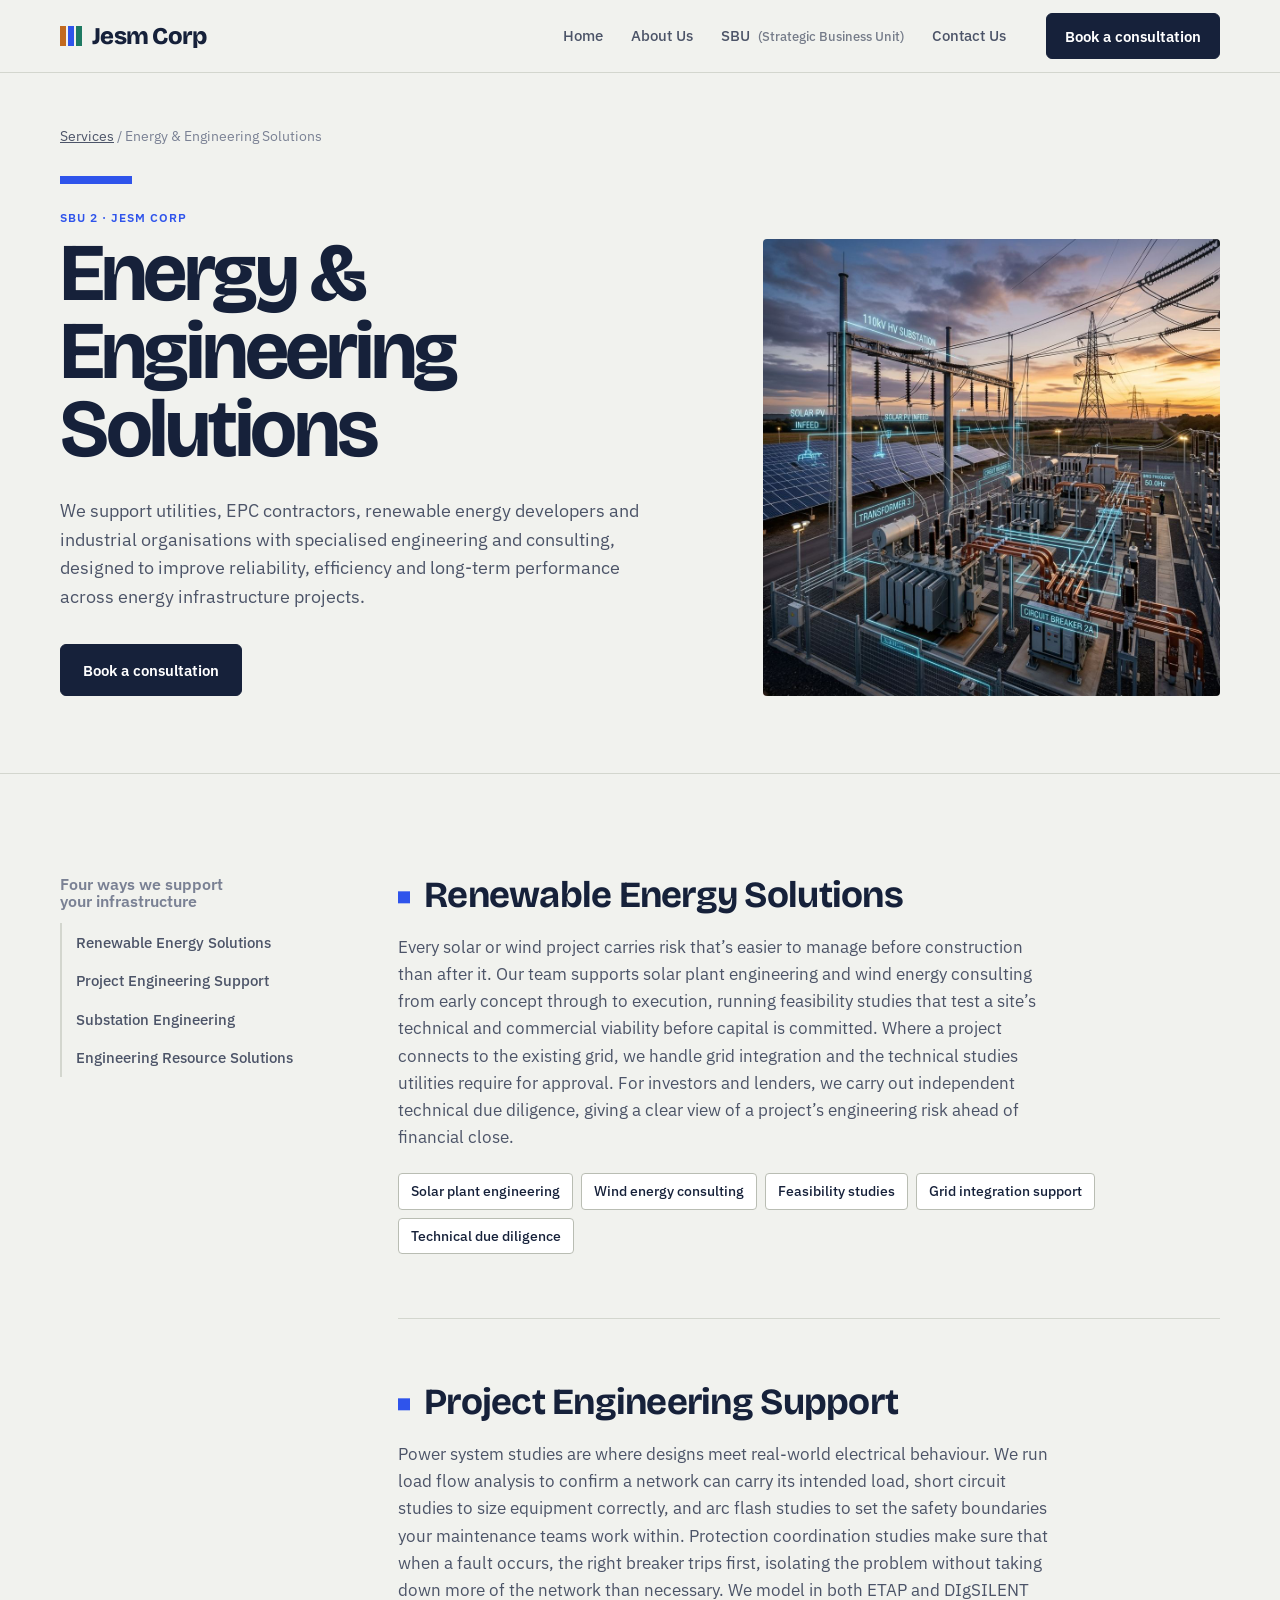
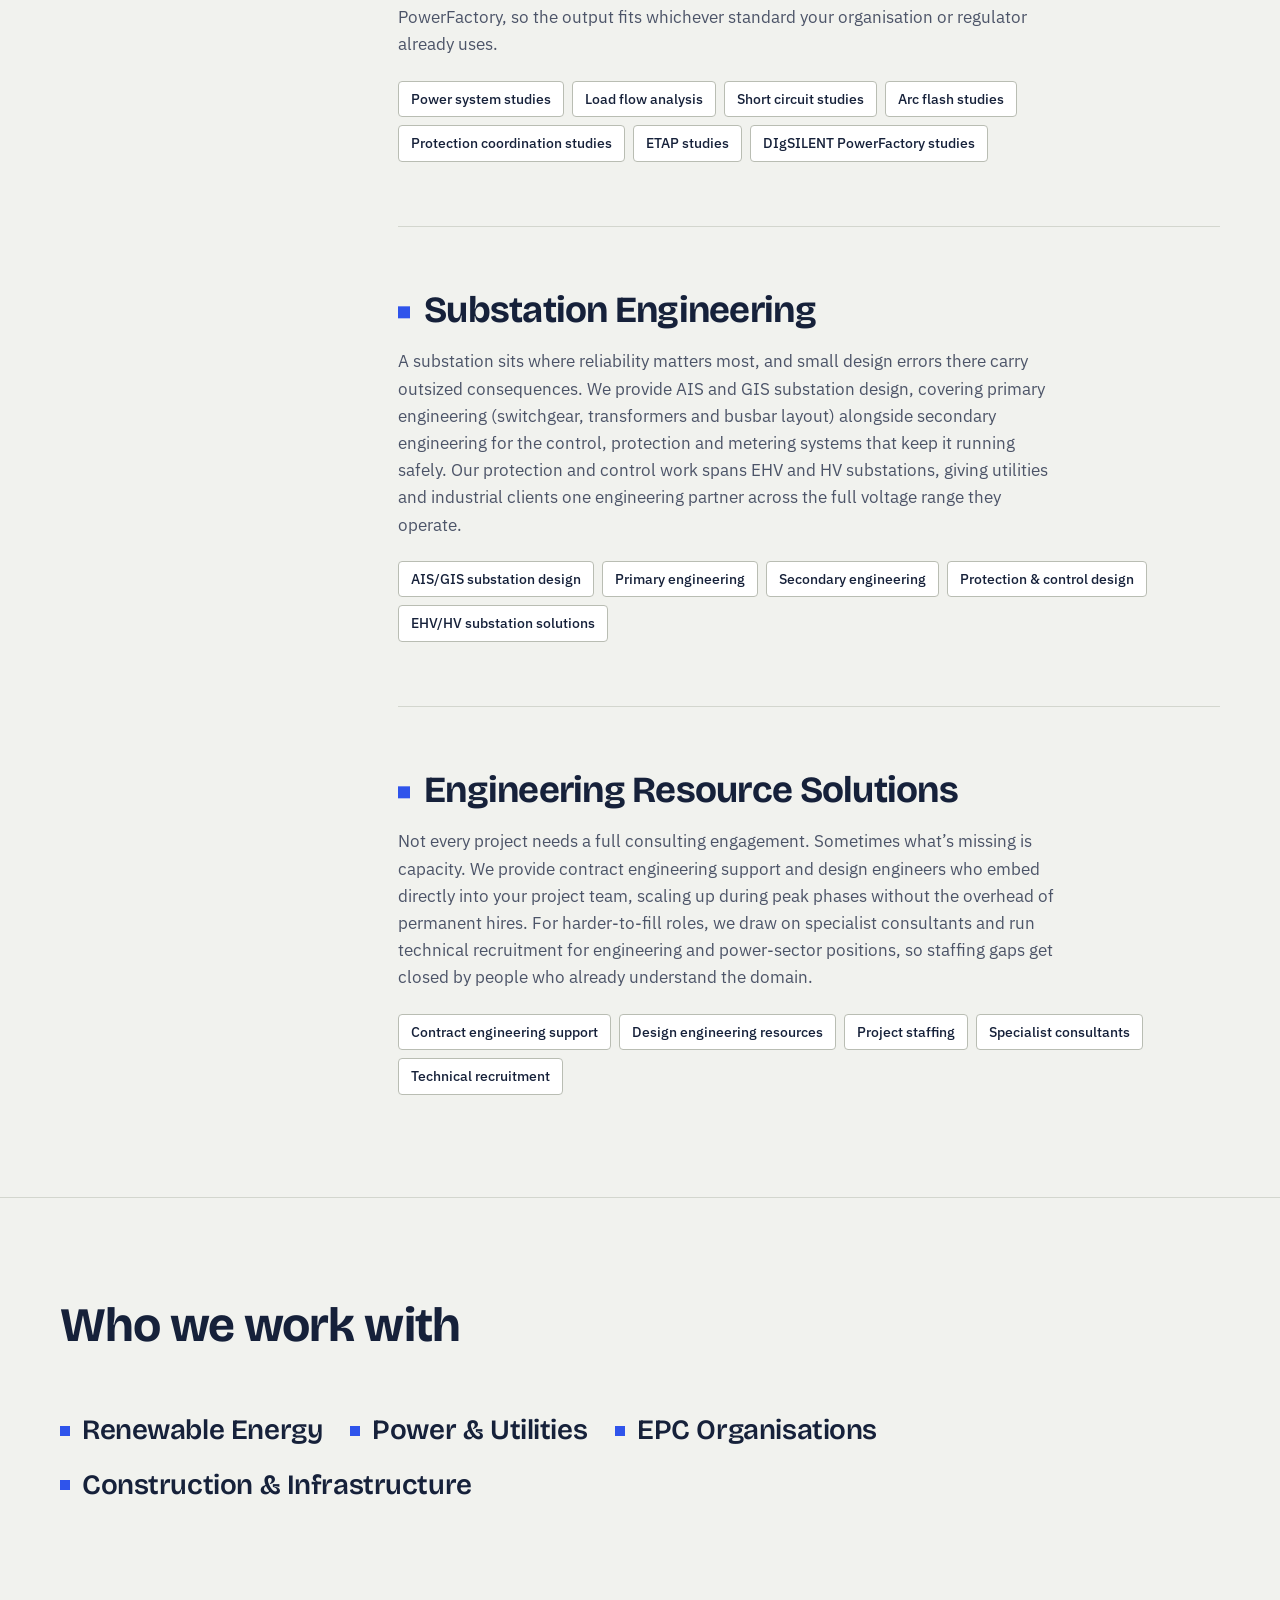
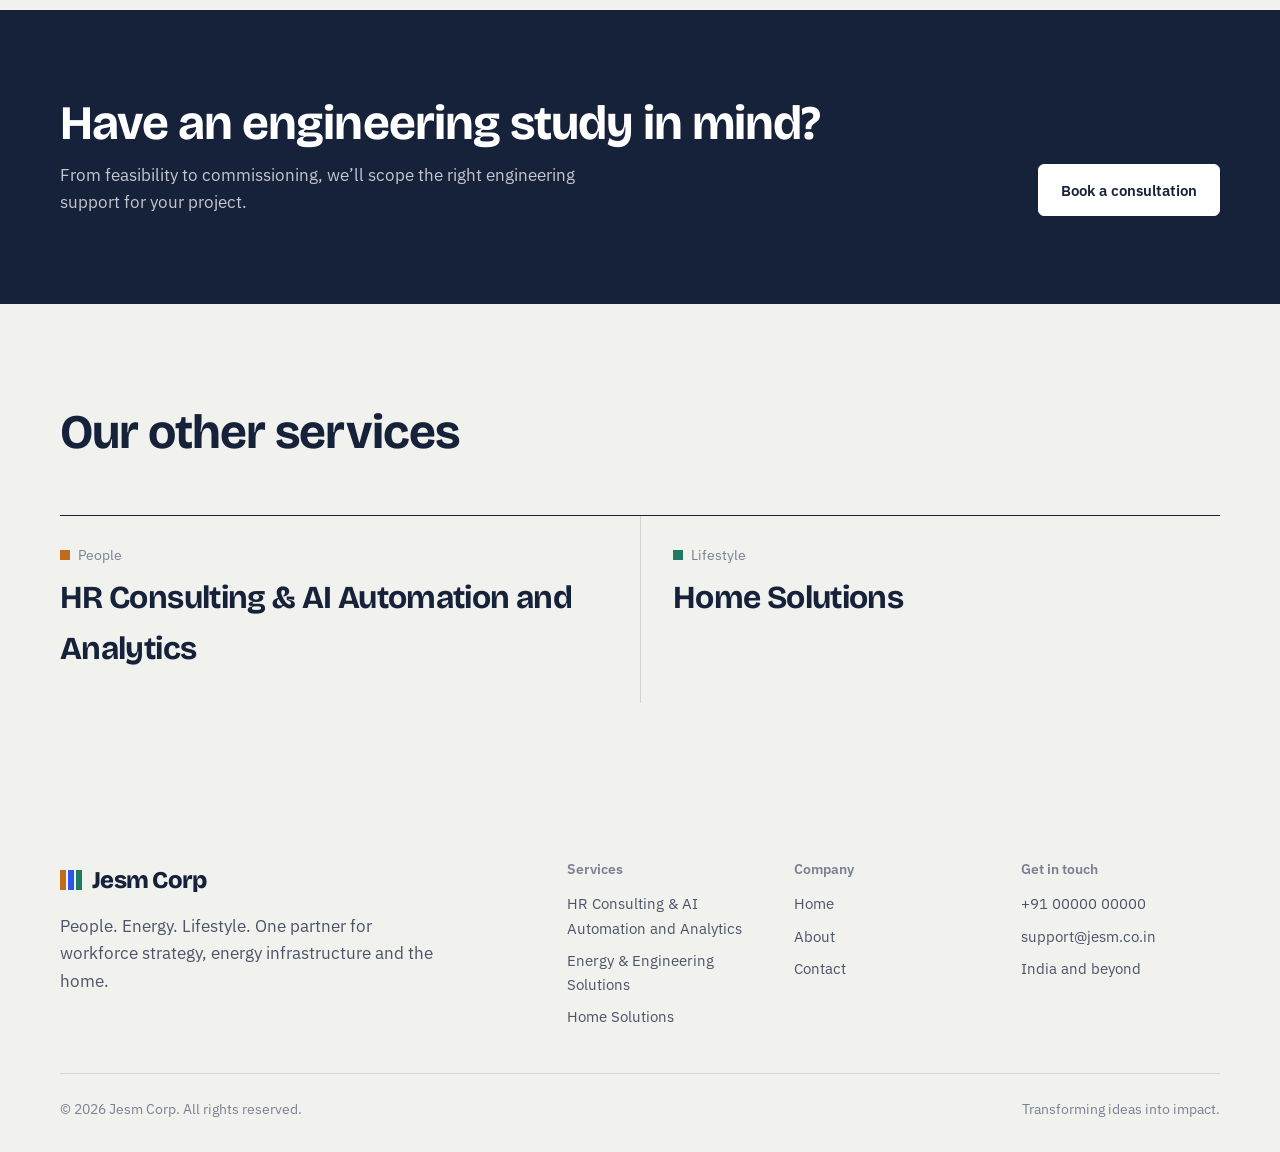
==== commit 24930247: "Rename hero word Power to Energy Co-Authored-By: Claude Sonnet 5.5 <noreply@anthropic.com> Claude-Se" ====
--- a/energy-engineering-solutions.html
+++ b/energy-engineering-solutions.html
@@ -104,7 +104,7 @@
     <div class="footer-top">
       <div>
         <a href="index.html" class="brand"><span class="brand-mark" aria-hidden="true"><i></i><i></i><i></i></span>Jesm Corp</a>
-        <p>People. Power. Lifestyle. One partner for workforce strategy, energy infrastructure and the home.</p>
+        <p>People. Energy. Lifestyle. One partner for workforce strategy, energy infrastructure and the home.</p>
       </div>
       <div class="footer-cols">
         <div>
